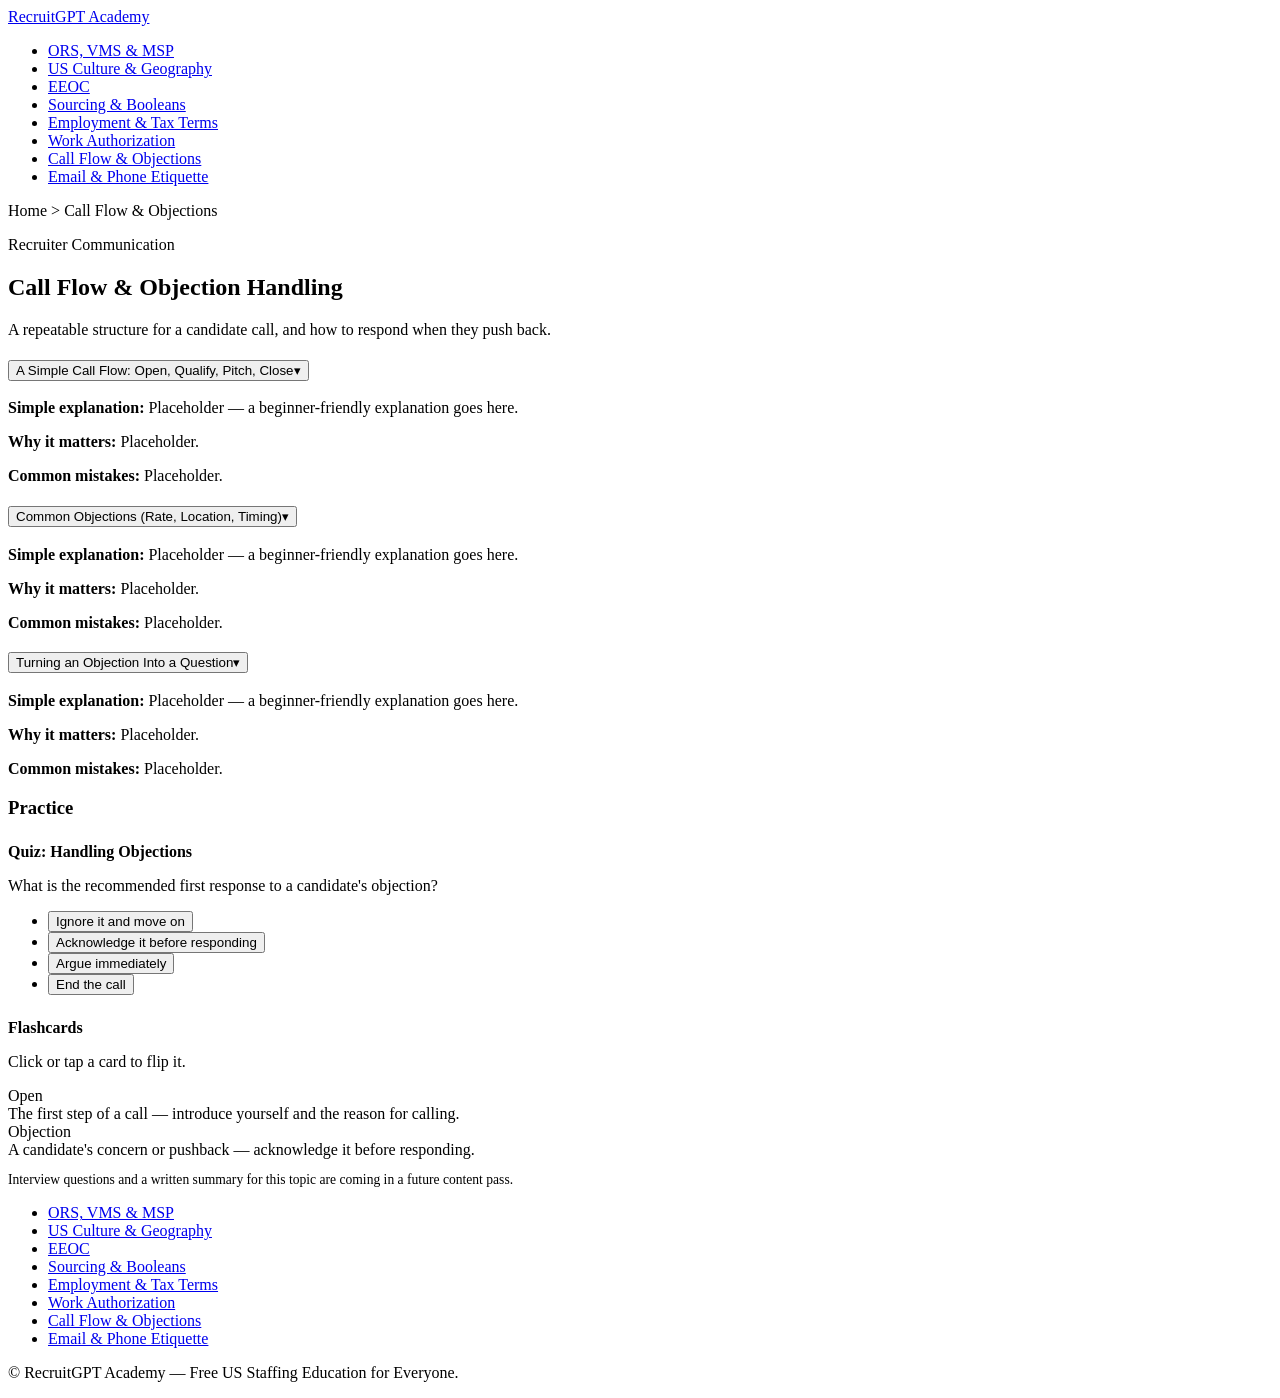
==== call-flow-objections.html @ a1349c6a "Add files via upload" ====
<!DOCTYPE html>
<html lang="en">
<head>
<meta charset="UTF-8">
<meta name="viewport" content="width=device-width, initial-scale=1.0">
<title>Call Flow &amp; Objections | RecruitGPT Academy</title>
<link rel="preconnect" href="https://fonts.googleapis.com">
<link rel="preconnect" href="https://fonts.gstatic.com" crossorigin>
<link href="https://fonts.googleapis.com/css2?family=Space+Grotesk:wght@500;600;700&family=Inter:wght@400;500;600&family=IBM+Plex+Mono:wght@400;500&display=swap" rel="stylesheet">
<link rel="stylesheet" href="css/style.css">
</head>
<body>
<header class="site-header">
  <div class="header-inner">
    <a class="brand-mark" href="index.html">RecruitGPT Academy</a>
    <nav class="site-nav" aria-label="Primary"><ul><li><a href="terminology.html">ORS, VMS &amp; MSP</a></li><li><a href="us-culture-geography.html">US Culture &amp; Geography</a></li><li><a href="eeoc.html">EEOC</a></li><li><a href="sourcing-booleans.html">Sourcing &amp; Booleans</a></li><li><a href="employment-tax.html">Employment &amp; Tax Terms</a></li><li><a href="work-authorization.html">Work Authorization</a></li><li><a href="call-flow-objections.html">Call Flow &amp; Objections</a></li><li><a href="email-phone-etiquette.html">Email &amp; Phone Etiquette</a></li></ul></nav>
  </div>
</header>
<p class="breadcrumb">Home &gt; Call Flow &amp; Objections</p>
<main class="wrap">
<div class="page-head">
<p class="eyebrow">Recruiter Communication</p>
<h2>Call Flow &amp; Objection Handling</h2>
<p class="hero-sub">A repeatable structure for a candidate call, and how to respond when
they push back.</p>
</div>
<div class="subtopic">
<h3><button class="accordion-toggle" aria-expanded="false" aria-controls="panel-21">A Simple Call Flow: Open, Qualify, Pitch, Close<span class="chevron" aria-hidden="true">&#9662;</span></button></h3>
<div class="accordion-panel" id="panel-21">
<div class="accordion-inner">
<p><strong>Simple explanation:</strong> Placeholder &mdash; a beginner-friendly explanation goes here.</p>
<p><strong>Why it matters:</strong> Placeholder.</p>
<p><strong>Common mistakes:</strong> Placeholder.</p>
</div>
</div>
</div>
<div class="subtopic">
<h3><button class="accordion-toggle" aria-expanded="false" aria-controls="panel-22">Common Objections (Rate, Location, Timing)<span class="chevron" aria-hidden="true">&#9662;</span></button></h3>
<div class="accordion-panel" id="panel-22">
<div class="accordion-inner">
<p><strong>Simple explanation:</strong> Placeholder &mdash; a beginner-friendly explanation goes here.</p>
<p><strong>Why it matters:</strong> Placeholder.</p>
<p><strong>Common mistakes:</strong> Placeholder.</p>
</div>
</div>
</div>
<div class="subtopic">
<h3><button class="accordion-toggle" aria-expanded="false" aria-controls="panel-23">Turning an Objection Into a Question<span class="chevron" aria-hidden="true">&#9662;</span></button></h3>
<div class="accordion-panel" id="panel-23">
<div class="accordion-inner">
<p><strong>Simple explanation:</strong> Placeholder &mdash; a beginner-friendly explanation goes here.</p>
<p><strong>Why it matters:</strong> Placeholder.</p>
<p><strong>Common mistakes:</strong> Placeholder.</p>
</div>
</div>
</div>
<h3>Practice</h3>
<h4 style="font-family:var(--font-display);font-size:1rem;margin:1.5rem 0 0.5rem;">Quiz: Handling Objections</h4>
<div class="quiz">
<p class="quiz-question">What is the recommended first response to a candidate's objection?</p>
<ul class="quiz-options"><li><button class="quiz-option" data-correct="false">Ignore it and move on</button></li><li><button class="quiz-option" data-correct="true">Acknowledge it before responding</button></li><li><button class="quiz-option" data-correct="false">Argue immediately</button></li><li><button class="quiz-option" data-correct="false">End the call</button></li></ul>
<p class="quiz-feedback" aria-live="polite"></p>
</div>
<h4 style="font-family:var(--font-display);font-size:1rem;margin:1.5rem 0 0.5rem;">Flashcards</h4>
<p class="flashcard-hint">Click or tap a card to flip it.</p><div class="flashcard-grid"><div class="flashcard"><div class="flashcard-inner"><div class="flashcard-face flashcard-front">Open</div><div class="flashcard-face flashcard-back">The first step of a call &mdash; introduce yourself and the reason for calling.</div></div></div><div class="flashcard"><div class="flashcard-inner"><div class="flashcard-face flashcard-front">Objection</div><div class="flashcard-face flashcard-back">A candidate's concern or pushback &mdash; acknowledge it before responding.</div></div></div></div>
<p class="muted" style="font-size:0.85rem;">Interview questions and a written summary for this
topic are coming in a future content pass.</p>
</main>
<footer class="site-footer">
  <div class="wrap">
    <nav class="site-nav" aria-label="Primary"><ul><li><a href="terminology.html">ORS, VMS &amp; MSP</a></li><li><a href="us-culture-geography.html">US Culture &amp; Geography</a></li><li><a href="eeoc.html">EEOC</a></li><li><a href="sourcing-booleans.html">Sourcing &amp; Booleans</a></li><li><a href="employment-tax.html">Employment &amp; Tax Terms</a></li><li><a href="work-authorization.html">Work Authorization</a></li><li><a href="call-flow-objections.html">Call Flow &amp; Objections</a></li><li><a href="email-phone-etiquette.html">Email &amp; Phone Etiquette</a></li></ul></nav>
    <p>&copy; RecruitGPT Academy &mdash; Free US Staffing Education for Everyone.</p>
  </div>
</footer>
<script src="js/interactive.js" defer></script>
</body>
</html>
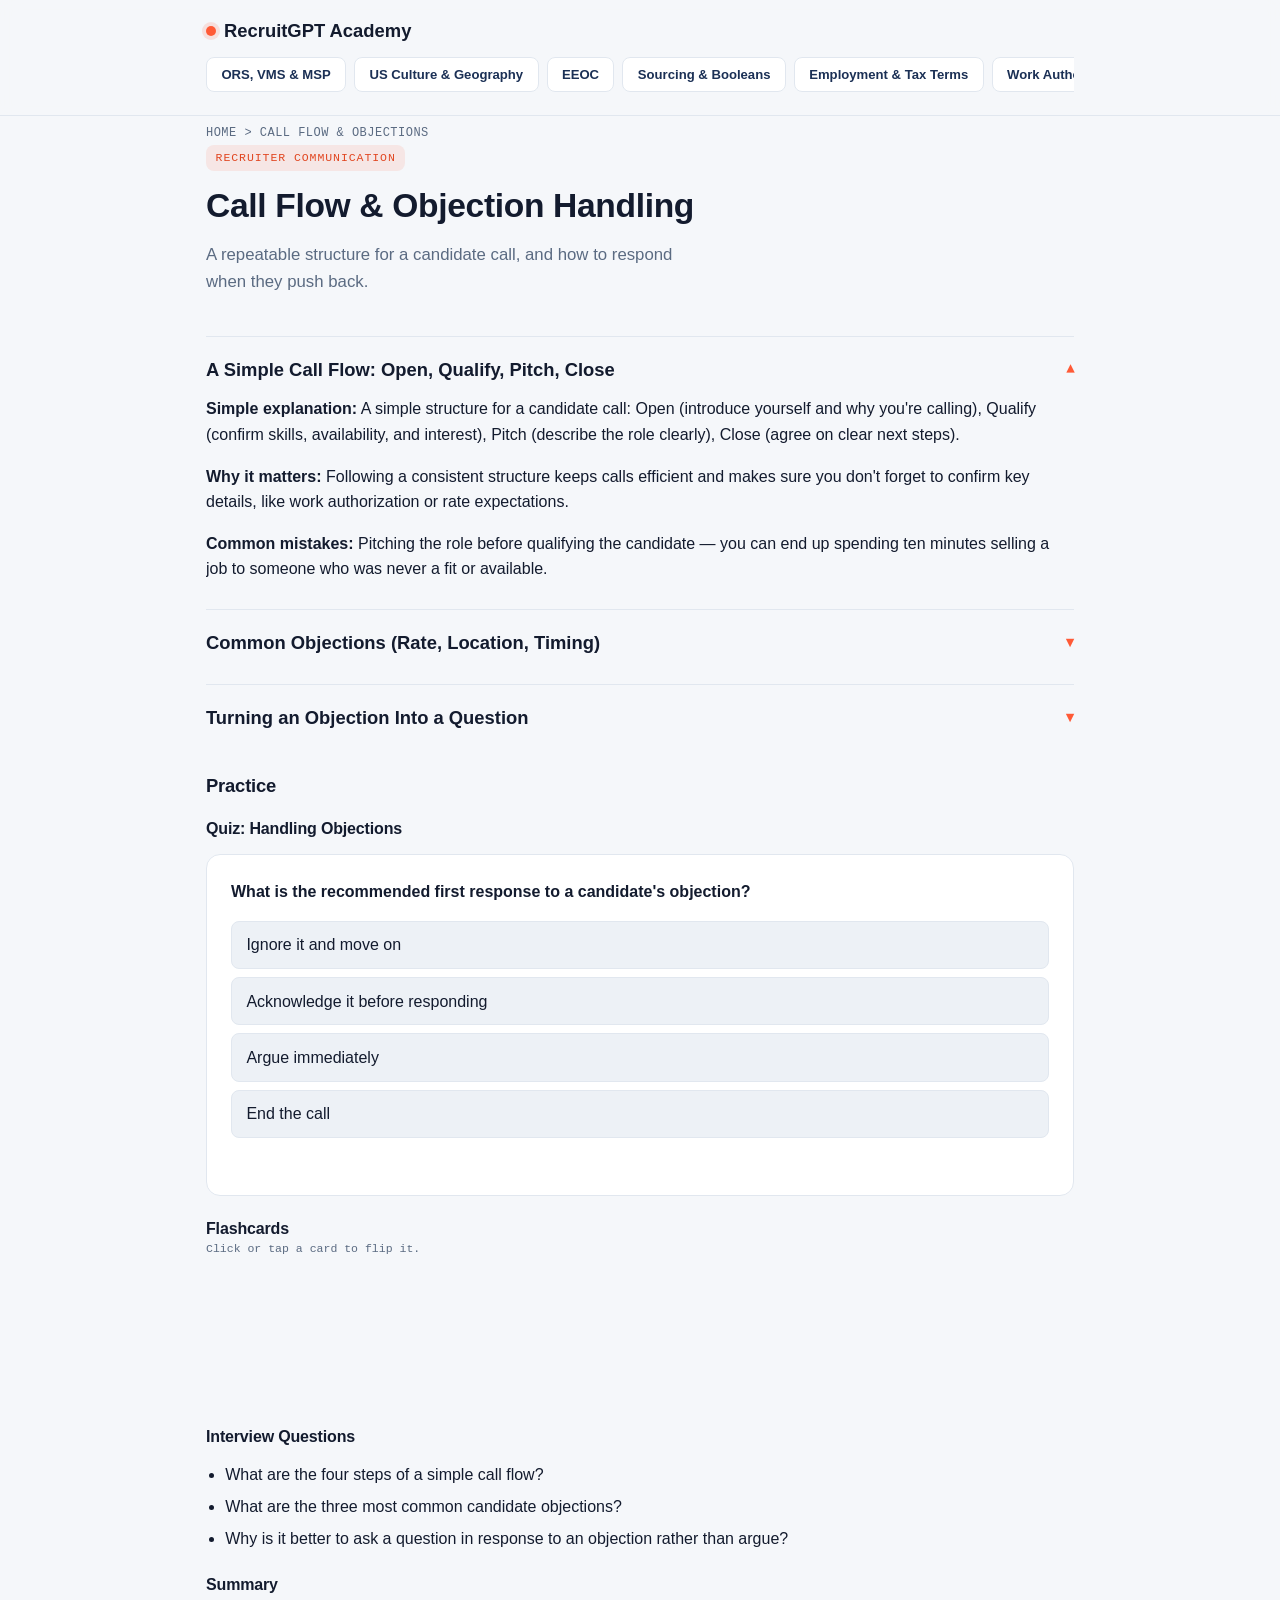
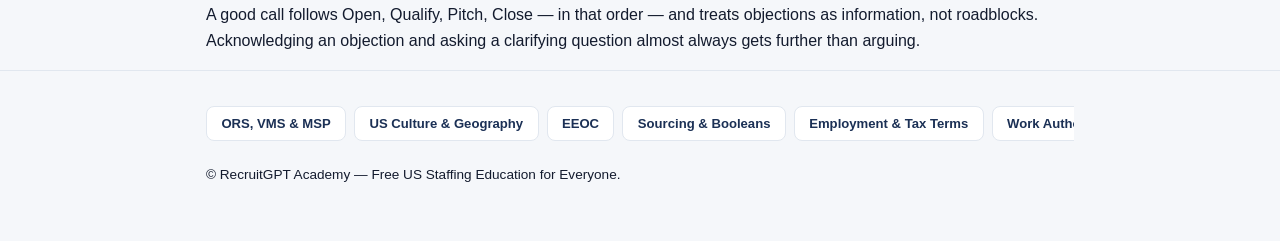
==== commit b65cd9c5: "Add files via upload" ====
--- a/call-flow-objections.html
+++ b/call-flow-objections.html
@@ -7,6 +7,7 @@
 <link rel="preconnect" href="https://fonts.googleapis.com">
 <link rel="preconnect" href="https://fonts.gstatic.com" crossorigin>
 <link href="https://fonts.googleapis.com/css2?family=Space+Grotesk:wght@500;600;700&family=Inter:wght@400;500;600&family=IBM+Plex+Mono:wght@400;500&display=swap" rel="stylesheet">
+<link rel="icon" type="image/svg+xml" href="favicon.svg">
 <link rel="stylesheet" href="css/style.css">
 </head>
 <body>
@@ -24,36 +25,40 @@
 <p class="hero-sub">A repeatable structure for a candidate call, and how to respond when
 they push back.</p>
 </div>
+
 <div class="subtopic">
 <h3><button class="accordion-toggle" aria-expanded="false" aria-controls="panel-21">A Simple Call Flow: Open, Qualify, Pitch, Close<span class="chevron" aria-hidden="true">&#9662;</span></button></h3>
 <div class="accordion-panel" id="panel-21">
 <div class="accordion-inner">
-<p><strong>Simple explanation:</strong> Placeholder &mdash; a beginner-friendly explanation goes here.</p>
-<p><strong>Why it matters:</strong> Placeholder.</p>
-<p><strong>Common mistakes:</strong> Placeholder.</p>
+<p><strong>Simple explanation:</strong> A simple structure for a candidate call: Open (introduce yourself and why you're calling), Qualify (confirm skills, availability, and interest), Pitch (describe the role clearly), Close (agree on clear next steps).</p>
+<p><strong>Why it matters:</strong> Following a consistent structure keeps calls efficient and makes sure you don't forget to confirm key details, like work authorization or rate expectations.</p>
+<p><strong>Common mistakes:</strong> Pitching the role before qualifying the candidate &mdash; you can end up spending ten minutes selling a job to someone who was never a fit or available.</p>
 </div>
 </div>
 </div>
+
 <div class="subtopic">
 <h3><button class="accordion-toggle" aria-expanded="false" aria-controls="panel-22">Common Objections (Rate, Location, Timing)<span class="chevron" aria-hidden="true">&#9662;</span></button></h3>
 <div class="accordion-panel" id="panel-22">
 <div class="accordion-inner">
-<p><strong>Simple explanation:</strong> Placeholder &mdash; a beginner-friendly explanation goes here.</p>
-<p><strong>Why it matters:</strong> Placeholder.</p>
-<p><strong>Common mistakes:</strong> Placeholder.</p>
+<p><strong>Simple explanation:</strong> The most common candidate objections are about rate ("It's below what I'm making now"), location ("I don't want to relocate or commute"), and timing ("I'm not looking to move right now").</p>
+<p><strong>Why it matters:</strong> These three objections cover the majority of "no" responses recruiters hear &mdash; having a prepared response for each makes calls far more effective.</p>
+<p><strong>Common mistakes:</strong> Treating every objection as a hard "no" instead of a starting point for a conversation.</p>
 </div>
 </div>
 </div>
+
 <div class="subtopic">
 <h3><button class="accordion-toggle" aria-expanded="false" aria-controls="panel-23">Turning an Objection Into a Question<span class="chevron" aria-hidden="true">&#9662;</span></button></h3>
 <div class="accordion-panel" id="panel-23">
 <div class="accordion-inner">
-<p><strong>Simple explanation:</strong> Placeholder &mdash; a beginner-friendly explanation goes here.</p>
-<p><strong>Why it matters:</strong> Placeholder.</p>
-<p><strong>Common mistakes:</strong> Placeholder.</p>
+<p><strong>Simple explanation:</strong> Instead of arguing with an objection, restate it as a question to understand what's really behind it &mdash; e.g., "It sounds like rate is the main concern &mdash; what would make this work for you?"</p>
+<p><strong>Why it matters:</strong> This uncovers the candidate's real priority (sometimes it isn't the stated objection) and keeps the conversation collaborative instead of adversarial.</p>
+<p><strong>Common mistakes:</strong> Immediately countering with a rebuttal ("Well actually, the market rate is...") instead of asking a clarifying question first.</p>
 </div>
 </div>
 </div>
+
 <h3>Practice</h3>
 <h4 style="font-family:var(--font-display);font-size:1rem;margin:1.5rem 0 0.5rem;">Quiz: Handling Objections</h4>
 <div class="quiz">
@@ -63,8 +68,16 @@
 </div>
 <h4 style="font-family:var(--font-display);font-size:1rem;margin:1.5rem 0 0.5rem;">Flashcards</h4>
 <p class="flashcard-hint">Click or tap a card to flip it.</p><div class="flashcard-grid"><div class="flashcard"><div class="flashcard-inner"><div class="flashcard-face flashcard-front">Open</div><div class="flashcard-face flashcard-back">The first step of a call &mdash; introduce yourself and the reason for calling.</div></div></div><div class="flashcard"><div class="flashcard-inner"><div class="flashcard-face flashcard-front">Objection</div><div class="flashcard-face flashcard-back">A candidate's concern or pushback &mdash; acknowledge it before responding.</div></div></div></div>
-<p class="muted" style="font-size:0.85rem;">Interview questions and a written summary for this
-topic are coming in a future content pass.</p>
+<h4 style="font-family:var(--font-display);font-size:1rem;margin:1.5rem 0 0.5rem;">Interview Questions</h4>
+<ul>
+<li>What are the four steps of a simple call flow?</li>
+<li>What are the three most common candidate objections?</li>
+<li>Why is it better to ask a question in response to an objection rather than argue?</li>
+</ul>
+<h4 style="font-family:var(--font-display);font-size:1rem;margin:1.5rem 0 0.5rem;">Summary</h4>
+<p>A good call follows Open, Qualify, Pitch, Close &mdash; in that order &mdash; and treats
+objections as information, not roadblocks. Acknowledging an objection and asking a clarifying
+question almost always gets further than arguing.</p>
 </main>
 <footer class="site-footer">
   <div class="wrap">
--- a/css/style.css
+++ b/css/style.css
@@ -0,0 +1,483 @@
+/* ==========================================================================
+   RecruitGPT Academy — Design System (mini, 8-page edition)
+   Signature: the Pipeline Bar (Sourced -> Screened -> Submitted ->
+   Interview -> Offer -> Placed) on the homepage hero.
+   ========================================================================== */
+
+:root {
+  --bg: #F5F7FA;
+  --surface: #FFFFFF;
+  --surface-2: #EDF1F6;
+  --ink: #131B2E;
+  --ink-muted: #5B6B82;
+  --brand: #2B4C7E;
+  --brand-dark: #1B3055;
+  --accent: #FF5A36;
+  --accent-dark: #E14722;
+  --success: #1F9D55;
+  --border: #E1E7EF;
+
+  --font-display: "Space Grotesk", "Segoe UI", sans-serif;
+  --font-body: "Inter", "Segoe UI", sans-serif;
+  --font-mono: "IBM Plex Mono", ui-monospace, monospace;
+
+  --radius-sm: 8px;
+  --radius-md: 14px;
+  --radius-lg: 22px;
+  --space-1: 0.5rem;
+  --space-2: 1rem;
+  --space-3: 1.5rem;
+  --space-4: 2.5rem;
+  --space-5: 4rem;
+  --shadow-sm: 0 1px 2px rgba(19, 27, 46, 0.06), 0 1px 1px rgba(19, 27, 46, 0.04);
+  --shadow-md: 0 8px 24px rgba(19, 27, 46, 0.10);
+  --ease: cubic-bezier(0.22, 1, 0.36, 1);
+}
+
+* { box-sizing: border-box; }
+html { scroll-behavior: smooth; }
+
+body {
+  margin: 0;
+  background: var(--bg);
+  color: var(--ink);
+  font-family: var(--font-body);
+  font-size: 16px;
+  line-height: 1.6;
+  -webkit-font-smoothing: antialiased;
+}
+
+img { max-width: 100%; display: block; }
+a { color: var(--brand); text-decoration: none; }
+
+h1, h2, h3, h4 {
+  font-family: var(--font-display);
+  color: var(--ink);
+  line-height: 1.15;
+  letter-spacing: -0.01em;
+  margin: 0 0 var(--space-2);
+}
+
+h2 { font-size: clamp(1.5rem, 1.2rem + 1.2vw, 2.1rem); }
+h3 { font-size: 1.15rem; margin-top: var(--space-4); }
+p  { margin: 0 0 var(--space-2); color: var(--ink); }
+
+code, .mono { font-family: var(--font-mono); }
+
+:focus-visible {
+  outline: 3px solid var(--accent);
+  outline-offset: 3px;
+  border-radius: 4px;
+}
+
+@keyframes fade-up {
+  from { opacity: 0; transform: translateY(10px); }
+  to   { opacity: 1; transform: translateY(0); }
+}
+main { animation: fade-up 0.5s var(--ease) both; }
+
+@media (prefers-reduced-motion: reduce) {
+  html { scroll-behavior: auto; }
+  *, *::before, *::after {
+    animation-duration: 0.001ms !important;
+    animation-iteration-count: 1 !important;
+    transition-duration: 0.001ms !important;
+    scroll-behavior: auto !important;
+  }
+}
+
+.wrap { max-width: 900px; margin: 0 auto; padding: 0 var(--space-2); }
+
+/* Header ------------------------------------------------------------- */
+.site-header {
+  position: sticky;
+  top: 0;
+  z-index: 20;
+  background: rgba(245, 247, 250, 0.85);
+  backdrop-filter: blur(10px);
+  -webkit-backdrop-filter: blur(10px);
+  border-bottom: 1px solid var(--border);
+}
+
+.header-inner { max-width: 900px; margin: 0 auto; padding: var(--space-2); }
+
+.brand-mark {
+  display: inline-flex;
+  align-items: center;
+  gap: 0.5rem;
+  font-family: var(--font-display);
+  font-weight: 700;
+  font-size: 1.15rem;
+  color: var(--ink);
+}
+
+.brand-mark::before {
+  content: "";
+  width: 10px;
+  height: 10px;
+  border-radius: 50%;
+  background: var(--accent);
+  box-shadow: 0 0 0 4px rgba(255, 90, 54, 0.15);
+}
+
+.brand-mark:hover { color: var(--brand); }
+
+.site-nav { margin-top: var(--space-1); }
+
+.site-nav ul {
+  list-style: none;
+  margin: 0;
+  padding: 0.2rem 0 0.4rem;
+  display: flex;
+  gap: 0.5rem;
+  overflow-x: auto;
+  scroll-snap-type: x proximity;
+  scrollbar-width: thin;
+}
+
+.site-nav li { scroll-snap-align: start; flex: 0 0 auto; }
+
+.site-nav a {
+  display: inline-block;
+  white-space: nowrap;
+  padding: 0.4rem 0.9rem;
+  border-radius: var(--radius-sm);
+  background: var(--surface);
+  border: 1px solid var(--border);
+  font-size: 0.82rem;
+  font-weight: 600;
+  color: var(--brand-dark);
+  transition: transform 0.2s var(--ease), box-shadow 0.2s var(--ease), border-color 0.2s var(--ease);
+}
+
+.site-nav a:hover, .site-nav a:focus-visible {
+  border-color: var(--accent);
+  box-shadow: var(--shadow-sm);
+  transform: translateY(-2px);
+}
+
+.breadcrumb {
+  max-width: 900px;
+  margin: 0 auto;
+  padding: var(--space-1) var(--space-2) 0;
+  font-family: var(--font-mono);
+  font-size: 0.75rem;
+  color: var(--ink-muted);
+  text-transform: uppercase;
+  letter-spacing: 0.04em;
+}
+
+/* Main ----------------------------------------------------------------- */
+main { padding: var(--space-4) 0 var(--space-5); }
+.page-head { margin-bottom: var(--space-4); }
+
+.eyebrow {
+  display: inline-block;
+  font-family: var(--font-mono);
+  font-size: 0.72rem;
+  letter-spacing: 0.08em;
+  text-transform: uppercase;
+  color: var(--accent-dark);
+  background: rgba(255, 90, 54, 0.1);
+  padding: 0.25rem 0.6rem;
+  border-radius: var(--radius-sm);
+  margin-bottom: var(--space-2);
+}
+
+/* Hero ------------------------------------------------------------------ */
+.hero { padding: var(--space-4) 0 var(--space-3); }
+.hero h2 { font-size: clamp(2rem, 1.5rem + 2.2vw, 3.2rem); max-width: 18ch; }
+.hero-sub { max-width: 52ch; font-size: 1.05rem; color: var(--ink-muted); }
+
+.hero-actions {
+  display: flex;
+  flex-wrap: wrap;
+  gap: 0.75rem;
+  margin: var(--space-3) 0 var(--space-4);
+}
+
+.btn {
+  display: inline-flex;
+  align-items: center;
+  gap: 0.4rem;
+  padding: 0.75rem 1.3rem;
+  border-radius: var(--radius-sm);
+  font-weight: 600;
+  font-size: 0.95rem;
+  transition: transform 0.2s var(--ease), box-shadow 0.2s var(--ease), background 0.2s var(--ease);
+}
+
+.btn-primary { background: var(--accent); color: #fff; box-shadow: 0 6px 16px rgba(255, 90, 54, 0.28); }
+.btn-primary:hover, .btn-primary:focus-visible {
+  background: var(--accent-dark);
+  transform: translateY(-2px);
+  box-shadow: 0 10px 22px rgba(255, 90, 54, 0.34);
+}
+
+.btn-ghost { background: var(--surface); color: var(--brand-dark); border: 1px solid var(--border); }
+.btn-ghost:hover, .btn-ghost:focus-visible { border-color: var(--brand); transform: translateY(-2px); }
+
+/* Pipeline — signature element ------------------------------------------ */
+.pipeline {
+  list-style: none;
+  display: grid;
+  grid-template-columns: repeat(6, 1fr);
+  gap: 0.4rem;
+  margin: 0;
+  padding: 0;
+}
+
+.pipeline li {
+  position: relative;
+  background: var(--surface);
+  border: 1px solid var(--border);
+  border-top: 3px solid var(--brand);
+  border-radius: var(--radius-sm);
+  padding: 0.6rem 0.5rem;
+  font-family: var(--font-mono);
+  font-size: 0.68rem;
+  text-align: center;
+  color: var(--ink-muted);
+  overflow: hidden;
+}
+
+.pipeline li:last-child { border-top-color: var(--success); color: var(--success); font-weight: 600; }
+
+.pipeline li::before {
+  content: "";
+  position: absolute;
+  top: 0; left: -60%;
+  width: 40%; height: 100%;
+  background: linear-gradient(90deg, transparent, rgba(255, 90, 54, 0.18), transparent);
+  animation: sweep 4.5s ease-in-out infinite;
+}
+
+.pipeline li:nth-child(2)::before { animation-delay: 0.3s; }
+.pipeline li:nth-child(3)::before { animation-delay: 0.6s; }
+.pipeline li:nth-child(4)::before { animation-delay: 0.9s; }
+.pipeline li:nth-child(5)::before { animation-delay: 1.2s; }
+.pipeline li:nth-child(6)::before { animation-delay: 1.5s; }
+
+@keyframes sweep {
+  0%   { left: -60%; }
+  60%  { left: 120%; }
+  100% { left: 120%; }
+}
+
+@media (max-width: 640px) {
+  .pipeline { grid-template-columns: repeat(3, 1fr); }
+}
+
+/* Card grid --------------------------------------------------------------- */
+.card-grid {
+  list-style: none;
+  margin: 0;
+  padding: 0;
+  display: grid;
+  grid-template-columns: repeat(auto-fill, minmax(230px, 1fr));
+  gap: var(--space-2);
+}
+
+.card-grid a {
+  display: block;
+  height: 100%;
+  background: var(--surface);
+  border: 1px solid var(--border);
+  border-radius: var(--radius-md);
+  padding: var(--space-2) var(--space-2) 1.4rem;
+  color: var(--ink);
+  transition: transform 0.25s var(--ease), box-shadow 0.25s var(--ease), border-color 0.25s var(--ease);
+}
+
+.card-grid a:hover, .card-grid a:focus-visible {
+  transform: translateY(-4px);
+  box-shadow: var(--shadow-md);
+  border-color: var(--accent);
+}
+
+.card-grid .card-title { font-family: var(--font-display); font-weight: 600; font-size: 1.02rem; display: block; margin-bottom: 0.3rem; }
+.card-grid .card-go { font-family: var(--font-mono); font-size: 0.72rem; color: var(--accent-dark); display: inline-flex; align-items: center; gap: 0.25rem; }
+.card-grid a:hover .card-go { text-decoration: underline; }
+
+/* Content lists ----------------------------------------------------------- */
+main > ul:not(.card-grid):not(.pipeline) { padding-left: 1.2rem; }
+main > ul:not(.card-grid):not(.pipeline) li { margin-bottom: 0.4rem; }
+
+.section-label {
+  font-family: var(--font-mono);
+  font-size: 0.78rem;
+  text-transform: uppercase;
+  letter-spacing: 0.06em;
+  color: var(--ink-muted);
+  margin: var(--space-5) 0 var(--space-2);
+}
+
+/* Subtopic blocks (combined pages) ---------------------------------------- */
+.subtopic {
+  border-top: 1px solid var(--border);
+  padding-top: var(--space-2);
+  margin-top: var(--space-3);
+}
+
+.subtopic h3 { margin: 0; }
+
+/* Accordion ----------------------------------------------------------- */
+.accordion-toggle {
+  display: flex;
+  align-items: center;
+  justify-content: space-between;
+  gap: var(--space-2);
+  width: 100%;
+  background: none;
+  border: none;
+  padding: 0.4rem 0;
+  font: inherit;
+  font-family: var(--font-display);
+  font-size: 1.15rem;
+  color: var(--ink);
+  cursor: pointer;
+  text-align: left;
+}
+
+.accordion-toggle:hover { color: var(--brand); }
+
+.chevron {
+  flex: 0 0 auto;
+  transition: transform 0.3s var(--ease);
+  color: var(--accent);
+  font-size: 0.8em;
+}
+
+.accordion-toggle[aria-expanded="true"] .chevron { transform: rotate(180deg); }
+
+.accordion-panel {
+  max-height: 0;
+  overflow: hidden;
+  transition: max-height 0.4s var(--ease);
+}
+
+.accordion-inner { padding: 0.6rem 0 0.2rem; }
+.accordion-inner p:last-child { margin-bottom: 0; }
+
+/* Flashcards ------------------------------------------------------------- */
+.flashcard-grid {
+  display: grid;
+  grid-template-columns: repeat(auto-fit, minmax(220px, 1fr));
+  gap: var(--space-2);
+  margin: var(--space-2) 0 var(--space-3);
+}
+
+.flashcard {
+  perspective: 1000px;
+  height: 130px;
+  cursor: pointer;
+}
+
+.flashcard-inner {
+  position: relative;
+  width: 100%;
+  height: 100%;
+  text-align: center;
+  transition: transform 0.6s var(--ease);
+  transform-style: preserve-3d;
+}
+
+.flashcard.flipped .flashcard-inner { transform: rotateY(180deg); }
+
+.flashcard-face {
+  position: absolute;
+  inset: 0;
+  display: flex;
+  align-items: center;
+  justify-content: center;
+  padding: var(--space-2);
+  border-radius: var(--radius-md);
+  backface-visibility: hidden;
+  -webkit-backface-visibility: hidden;
+  font-size: 0.92rem;
+  line-height: 1.4;
+}
+
+.flashcard-front {
+  background: var(--surface);
+  border: 1px solid var(--border);
+  font-family: var(--font-display);
+  font-weight: 600;
+  font-size: 1.1rem;
+  color: var(--ink);
+}
+
+.flashcard-back {
+  background: var(--brand-dark);
+  color: #fff;
+  transform: rotateY(180deg);
+}
+
+.flashcard-hint {
+  font-family: var(--font-mono);
+  font-size: 0.72rem;
+  color: var(--ink-muted);
+  margin: -0.4rem 0 var(--space-2);
+}
+
+/* Quiz -------------------------------------------------------------------- */
+.quiz {
+  background: var(--surface);
+  border: 1px solid var(--border);
+  border-radius: var(--radius-md);
+  padding: var(--space-3);
+  margin: var(--space-2) 0 var(--space-3);
+}
+
+.quiz-question { font-weight: 600; margin-bottom: var(--space-2); }
+
+.quiz-options {
+  list-style: none;
+  margin: 0 0 var(--space-2);
+  padding: 0;
+  display: grid;
+  gap: 0.5rem;
+}
+
+.quiz-option {
+  display: block;
+  width: 100%;
+  text-align: left;
+  padding: 0.65rem 0.9rem;
+  border-radius: var(--radius-sm);
+  border: 1px solid var(--border);
+  background: var(--surface-2);
+  font: inherit;
+  color: var(--ink);
+  cursor: pointer;
+  transition: background 0.2s var(--ease), border-color 0.2s var(--ease), transform 0.15s var(--ease);
+}
+
+.quiz-option:hover { transform: translateY(-1px); border-color: var(--brand); }
+
+.quiz-option.is-correct { background: rgba(31, 157, 85, 0.15); border-color: var(--success); }
+.quiz-option.is-incorrect { background: rgba(255, 90, 54, 0.12); border-color: var(--accent); }
+.quiz-option[disabled] { cursor: default; transform: none; }
+
+.quiz-feedback {
+  font-family: var(--font-mono);
+  font-size: 0.85rem;
+  min-height: 1.2em;
+  margin: 0;
+}
+
+.quiz-feedback.is-correct { color: var(--success); }
+.quiz-feedback.is-incorrect { color: var(--accent-dark); }
+
+/* Footer -------------------------------------------------------------- */
+.site-footer {
+  border-top: 1px solid var(--border);
+  padding: var(--space-3) 0 var(--space-4);
+  color: var(--ink-muted);
+  font-size: 0.85rem;
+}
+
+.site-footer .site-nav ul { margin-bottom: var(--space-2); }
+
+/* Utility -------------------------------------------------------------- */
+.muted { color: var(--ink-muted); }
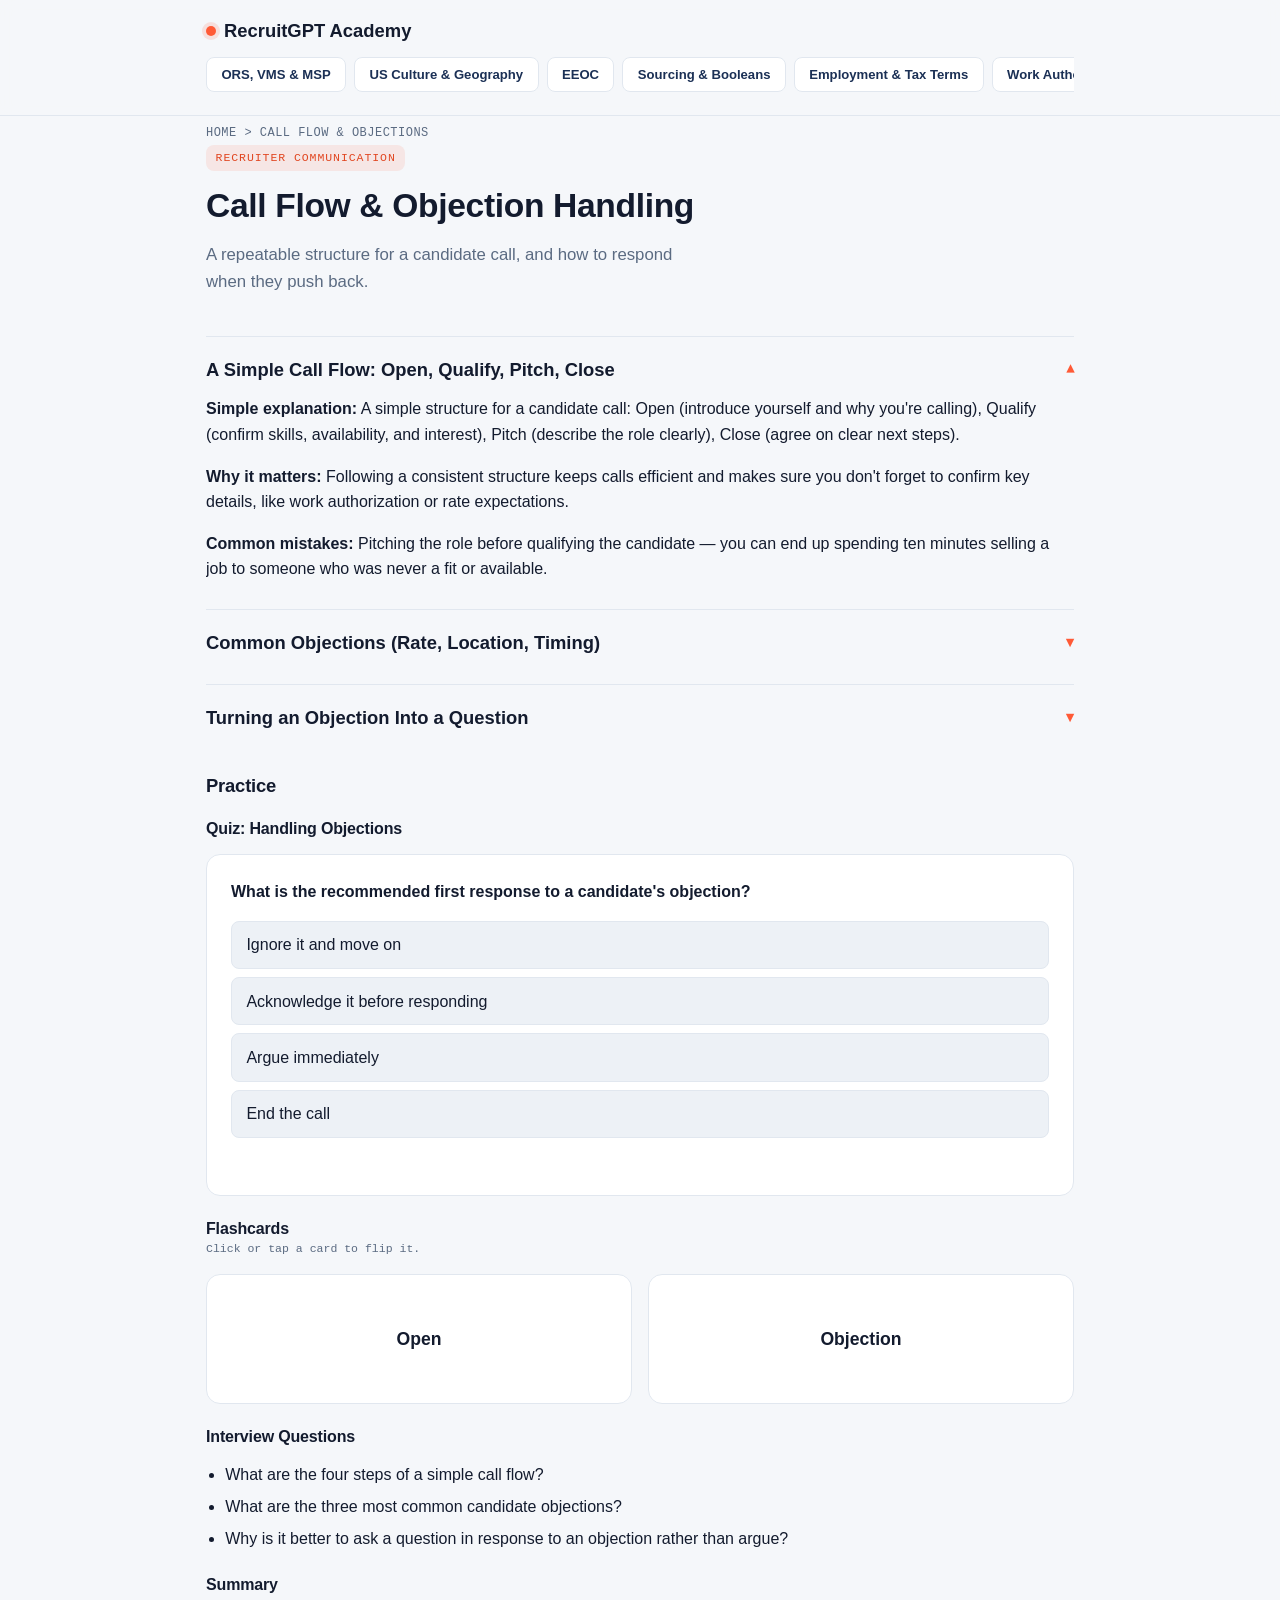
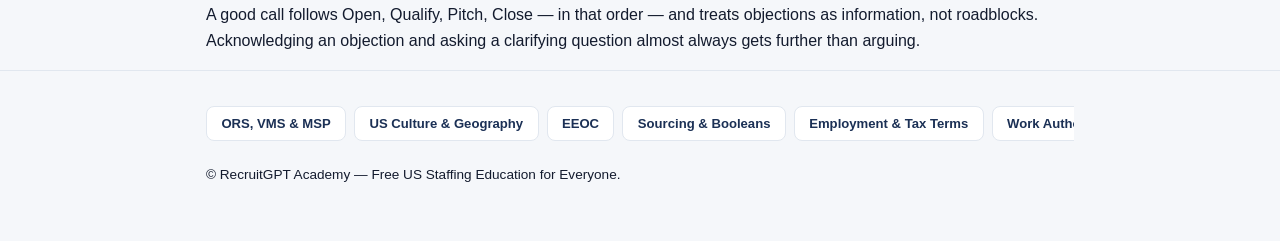
==== commit 533c78ca: "Add files via upload" ====
--- a/call-flow-objections.html
+++ b/call-flow-objections.html
@@ -6,7 +6,7 @@
 <title>Call Flow &amp; Objections | RecruitGPT Academy</title>
 <link rel="preconnect" href="https://fonts.googleapis.com">
 <link rel="preconnect" href="https://fonts.gstatic.com" crossorigin>
-<link href="https://fonts.googleapis.com/css2?family=Space+Grotesk:wght@500;600;700&family=Inter:wght@400;500;600&family=IBM+Plex+Mono:wght@400;500&display=swap" rel="stylesheet">
+<link href="https://fonts.googleapis.com/css2?family=Roboto+Slab:wght@500;600;700&family=Work+Sans:wght@400;500;600&family=JetBrains+Mono:wght@400;500&display=swap" rel="stylesheet">
 <link rel="icon" type="image/svg+xml" href="favicon.svg">
 <link rel="stylesheet" href="css/style.css">
 </head>
--- a/css/style.css
+++ b/css/style.css
@@ -293,6 +293,16 @@
   transform: translateY(-4px);
   box-shadow: var(--shadow-md);
   border-color: var(--accent);
+}
+
+.card-grid .card-num {
+  display: block;
+  font-family: var(--font-mono);
+  font-size: 0.7rem;
+  font-weight: 600;
+  color: var(--accent-dark);
+  margin-bottom: 0.4rem;
+  letter-spacing: 0.03em;
 }
 
 .card-grid .card-title { font-family: var(--font-display); font-weight: 600; font-size: 1.02rem; display: block; margin-bottom: 0.3rem; }
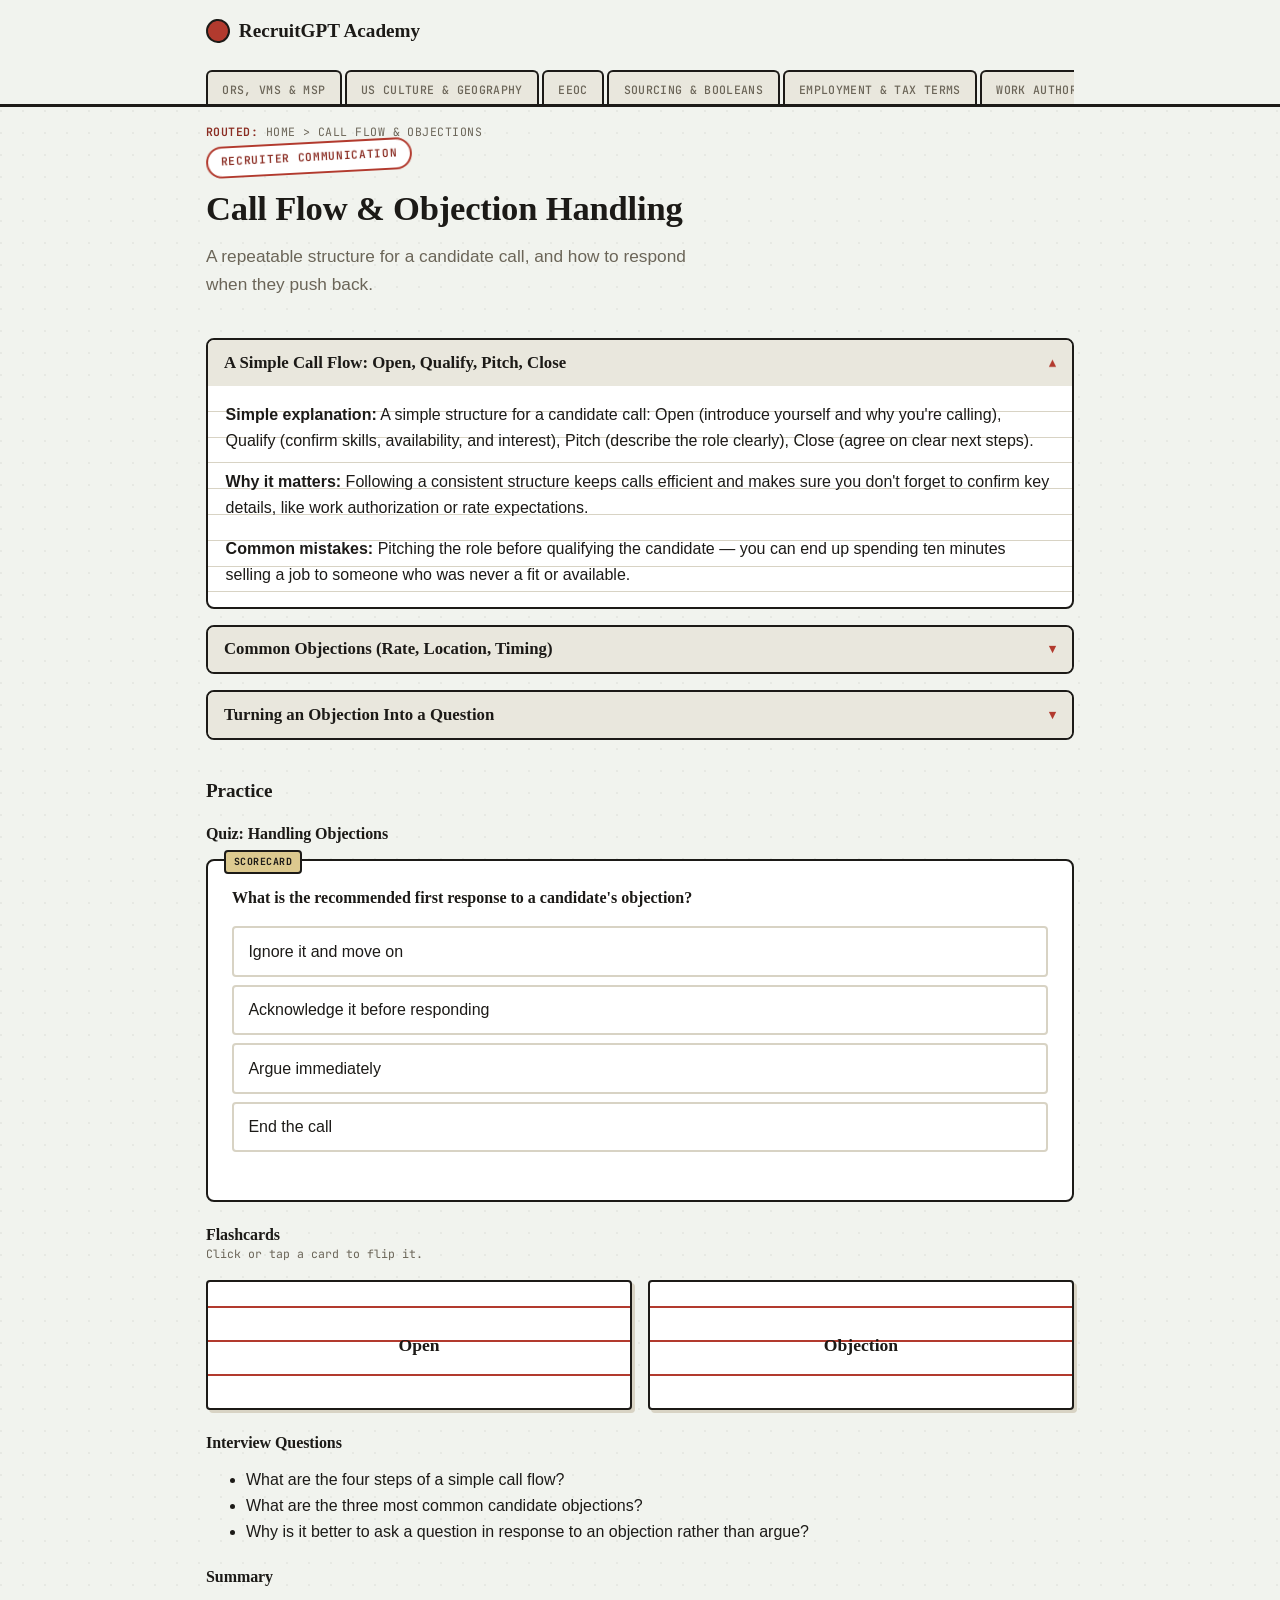
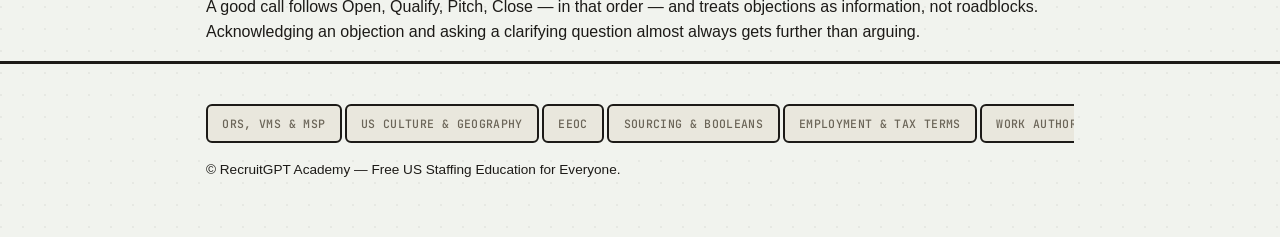
==== commit adbc641e: "Add files via upload" ====
--- a/call-flow-objections.html
+++ b/call-flow-objections.html
@@ -6,7 +6,7 @@
 <title>Call Flow &amp; Objections | RecruitGPT Academy</title>
 <link rel="preconnect" href="https://fonts.googleapis.com">
 <link rel="preconnect" href="https://fonts.gstatic.com" crossorigin>
-<link href="https://fonts.googleapis.com/css2?family=Roboto+Slab:wght@500;600;700&family=Work+Sans:wght@400;500;600&family=JetBrains+Mono:wght@400;500&display=swap" rel="stylesheet">
+<link href="https://fonts.googleapis.com/css2?family=Plus+Jakarta+Sans:wght@400;500;600;700;800&family=JetBrains+Mono:wght@400;500&display=swap" rel="stylesheet">
 <link rel="icon" type="image/svg+xml" href="favicon.svg">
 <link rel="stylesheet" href="css/style.css">
 </head>
--- a/css/style.css
+++ b/css/style.css
@@ -1,36 +1,39 @@
 /* ==========================================================================
-   RecruitGPT Academy — Design System (mini, 8-page edition)
-   Signature: the Pipeline Bar (Sourced -> Screened -> Submitted ->
-   Interview -> Offer -> Placed) on the homepage hero.
+   RecruitGPT Academy — Design System v2: "The Requisition Board"
+   Signature: every topic is a job requisition ticket (a real staffing-world
+   artifact) — punch-notched, numbered, stamped OPEN. Section headers are
+   manila folder tabs. Quizzes are scorecards. Flashcards are ruled index
+   cards. Nothing here is the cream/serif/terracotta or navy/pill-nav look.
    ========================================================================== */
 
 :root {
-  --bg: #F5F7FA;
+  /* Color — ink, paper, stamp-red, manila. Deliberately not navy/orange. */
+  --bg: #F1F3EE;
   --surface: #FFFFFF;
-  --surface-2: #EDF1F6;
-  --ink: #131B2E;
-  --ink-muted: #5B6B82;
-  --brand: #2B4C7E;
-  --brand-dark: #1B3055;
-  --accent: #FF5A36;
-  --accent-dark: #E14722;
-  --success: #1F9D55;
-  --border: #E1E7EF;
-
-  --font-display: "Space Grotesk", "Segoe UI", sans-serif;
-  --font-body: "Inter", "Segoe UI", sans-serif;
-  --font-mono: "IBM Plex Mono", ui-monospace, monospace;
-
-  --radius-sm: 8px;
-  --radius-md: 14px;
-  --radius-lg: 22px;
+  --surface-2: #E9E7DD;
+  --ink: #1C1A17;
+  --ink-muted: #6B6558;
+  --manila: #DCC98F;
+  --manila-dark: #B9862E;
+  --stamp: #B23A2E;
+  --stamp-dark: #8A2C22;
+  --navy: #223142;
+  --ok: #3F7D53;
+  --border: #D8D3C4;
+
+  --font-display: "Roboto Slab", "Georgia", serif;
+  --font-body: "Work Sans", "Segoe UI", sans-serif;
+  --font-mono: "JetBrains Mono", ui-monospace, monospace;
+
+  --radius-sm: 4px;
+  --radius-md: 8px;
   --space-1: 0.5rem;
   --space-2: 1rem;
   --space-3: 1.5rem;
   --space-4: 2.5rem;
   --space-5: 4rem;
-  --shadow-sm: 0 1px 2px rgba(19, 27, 46, 0.06), 0 1px 1px rgba(19, 27, 46, 0.04);
-  --shadow-md: 0 8px 24px rgba(19, 27, 46, 0.10);
+  --shadow-sm: 0 1px 2px rgba(28, 26, 23, 0.08);
+  --shadow-md: 0 14px 28px -8px rgba(28, 26, 23, 0.22);
   --ease: cubic-bezier(0.22, 1, 0.36, 1);
 }
 
@@ -40,6 +43,9 @@
 body {
   margin: 0;
   background: var(--bg);
+  background-image:
+    radial-gradient(circle at 1px 1px, rgba(28,26,23,0.05) 1px, transparent 0);
+  background-size: 22px 22px;
   color: var(--ink);
   font-family: var(--font-body);
   font-size: 16px;
@@ -48,26 +54,27 @@
 }
 
 img { max-width: 100%; display: block; }
-a { color: var(--brand); text-decoration: none; }
+a { color: var(--navy); text-decoration: none; }
 
 h1, h2, h3, h4 {
   font-family: var(--font-display);
-  color: var(--ink);
-  line-height: 1.15;
-  letter-spacing: -0.01em;
+  font-weight: 700;
+  color: var(--ink);
+  line-height: 1.1;
+  letter-spacing: -0.005em;
   margin: 0 0 var(--space-2);
 }
 
-h2 { font-size: clamp(1.5rem, 1.2rem + 1.2vw, 2.1rem); }
-h3 { font-size: 1.15rem; margin-top: var(--space-4); }
+h2 { font-size: clamp(1.5rem, 1.2rem + 1.2vw, 2.3rem); }
+h3 { font-size: 1.2rem; margin-top: var(--space-4); }
 p  { margin: 0 0 var(--space-2); color: var(--ink); }
 
 code, .mono { font-family: var(--font-mono); }
 
 :focus-visible {
-  outline: 3px solid var(--accent);
+  outline: 3px solid var(--stamp);
   outline-offset: 3px;
-  border-radius: 4px;
+  border-radius: 2px;
 }
 
 @keyframes fade-up {
@@ -75,6 +82,17 @@
   to   { opacity: 1; transform: translateY(0); }
 }
 main { animation: fade-up 0.5s var(--ease) both; }
+
+@keyframes stamp-in {
+  0%   { opacity: 0; transform: scale(1.4) rotate(-14deg); }
+  60%  { opacity: 1; transform: scale(0.95) rotate(-4deg); }
+  100% { opacity: 1; transform: scale(1) rotate(-3deg); }
+}
+
+@keyframes rise-in {
+  from { opacity: 0; transform: translateY(14px); }
+  to   { opacity: 1; transform: translateY(0); }
+}
 
 @media (prefers-reduced-motion: reduce) {
   html { scroll-behavior: auto; }
@@ -88,106 +106,115 @@
 
 .wrap { max-width: 900px; margin: 0 auto; padding: 0 var(--space-2); }
 
-/* Header ------------------------------------------------------------- */
+/* Header — folder-tab nav, not a pill row -------------------------------- */
 .site-header {
   position: sticky;
   top: 0;
   z-index: 20;
-  background: rgba(245, 247, 250, 0.85);
-  backdrop-filter: blur(10px);
-  -webkit-backdrop-filter: blur(10px);
-  border-bottom: 1px solid var(--border);
-}
-
-.header-inner { max-width: 900px; margin: 0 auto; padding: var(--space-2); }
+  background: var(--bg);
+  border-bottom: 3px solid var(--ink);
+}
+
+.header-inner { max-width: 900px; margin: 0 auto; padding: var(--space-2) var(--space-2) 0; }
 
 .brand-mark {
   display: inline-flex;
   align-items: center;
-  gap: 0.5rem;
+  gap: 0.55rem;
   font-family: var(--font-display);
   font-weight: 700;
-  font-size: 1.15rem;
+  font-size: 1.2rem;
   color: var(--ink);
 }
 
 .brand-mark::before {
   content: "";
-  width: 10px;
-  height: 10px;
+  width: 20px;
+  height: 20px;
   border-radius: 50%;
-  background: var(--accent);
-  box-shadow: 0 0 0 4px rgba(255, 90, 54, 0.15);
-}
-
-.brand-mark:hover { color: var(--brand); }
-
-.site-nav { margin-top: var(--space-1); }
+  background: var(--stamp);
+  border: 2px solid var(--ink);
+  transform: rotate(-8deg);
+}
+
+.brand-mark:hover { color: var(--stamp-dark); }
+
+.site-nav { margin-top: var(--space-2); }
 
 .site-nav ul {
   list-style: none;
   margin: 0;
-  padding: 0.2rem 0 0.4rem;
+  padding: 0;
   display: flex;
-  gap: 0.5rem;
+  gap: 3px;
   overflow-x: auto;
-  scroll-snap-type: x proximity;
   scrollbar-width: thin;
 }
 
-.site-nav li { scroll-snap-align: start; flex: 0 0 auto; }
+.site-nav li { flex: 0 0 auto; }
 
 .site-nav a {
   display: inline-block;
   white-space: nowrap;
-  padding: 0.4rem 0.9rem;
-  border-radius: var(--radius-sm);
-  background: var(--surface);
-  border: 1px solid var(--border);
-  font-size: 0.82rem;
-  font-weight: 600;
-  color: var(--brand-dark);
-  transition: transform 0.2s var(--ease), box-shadow 0.2s var(--ease), border-color 0.2s var(--ease);
+  padding: 0.55rem 0.9rem 0.5rem;
+  border: 2px solid var(--ink);
+  border-bottom: none;
+  border-radius: 6px 6px 0 0;
+  background: var(--surface-2);
+  font-family: var(--font-mono);
+  font-size: 0.72rem;
+  font-weight: 500;
+  text-transform: uppercase;
+  letter-spacing: 0.03em;
+  color: var(--ink-muted);
+  transform: translateY(3px);
+  transition: transform 0.2s var(--ease), background 0.2s var(--ease), color 0.2s var(--ease);
 }
 
 .site-nav a:hover, .site-nav a:focus-visible {
-  border-color: var(--accent);
-  box-shadow: var(--shadow-sm);
-  transform: translateY(-2px);
+  background: var(--manila);
+  color: var(--ink);
+  transform: translateY(0);
 }
 
 .breadcrumb {
   max-width: 900px;
   margin: 0 auto;
-  padding: var(--space-1) var(--space-2) 0;
-  font-family: var(--font-mono);
-  font-size: 0.75rem;
+  padding: var(--space-2) var(--space-2) 0;
+  font-family: var(--font-mono);
+  font-size: 0.72rem;
   color: var(--ink-muted);
   text-transform: uppercase;
   letter-spacing: 0.04em;
 }
 
-/* Main ----------------------------------------------------------------- */
+.breadcrumb::before { content: "Routed: "; color: var(--stamp-dark); font-weight: 600; }
+
+/* Main -------------------------------------------------------------------- */
 main { padding: var(--space-4) 0 var(--space-5); }
 .page-head { margin-bottom: var(--space-4); }
 
 .eyebrow {
   display: inline-block;
   font-family: var(--font-mono);
-  font-size: 0.72rem;
-  letter-spacing: 0.08em;
+  font-size: 0.7rem;
+  font-weight: 600;
+  letter-spacing: 0.06em;
   text-transform: uppercase;
-  color: var(--accent-dark);
-  background: rgba(255, 90, 54, 0.1);
-  padding: 0.25rem 0.6rem;
-  border-radius: var(--radius-sm);
+  color: var(--stamp-dark);
+  background: var(--surface);
+  border: 2px solid var(--stamp);
+  border-radius: 999px;
+  padding: 0.3rem 0.8rem;
   margin-bottom: var(--space-2);
-}
-
-/* Hero ------------------------------------------------------------------ */
+  transform: rotate(-2deg);
+  animation: stamp-in 0.5s var(--ease) both;
+}
+
+/* Hero --------------------------------------------------------------------- */
 .hero { padding: var(--space-4) 0 var(--space-3); }
-.hero h2 { font-size: clamp(2rem, 1.5rem + 2.2vw, 3.2rem); max-width: 18ch; }
-.hero-sub { max-width: 52ch; font-size: 1.05rem; color: var(--ink-muted); }
+.hero h2 { font-size: clamp(2rem, 1.5rem + 2.4vw, 3.3rem); max-width: 16ch; }
+.hero-sub { max-width: 50ch; font-size: 1.08rem; color: var(--ink-muted); }
 
 .hero-actions {
   display: flex;
@@ -200,24 +227,32 @@
   display: inline-flex;
   align-items: center;
   gap: 0.4rem;
-  padding: 0.75rem 1.3rem;
+  padding: 0.8rem 1.4rem;
   border-radius: var(--radius-sm);
   font-weight: 600;
   font-size: 0.95rem;
+  font-family: var(--font-body);
+  border: 2px solid var(--ink);
+  cursor: pointer;
   transition: transform 0.2s var(--ease), box-shadow 0.2s var(--ease), background 0.2s var(--ease);
 }
 
-.btn-primary { background: var(--accent); color: #fff; box-shadow: 0 6px 16px rgba(255, 90, 54, 0.28); }
+.btn-primary {
+  background: var(--stamp);
+  color: #fff;
+  border-color: var(--ink);
+  box-shadow: 3px 3px 0 var(--ink);
+}
 .btn-primary:hover, .btn-primary:focus-visible {
-  background: var(--accent-dark);
-  transform: translateY(-2px);
-  box-shadow: 0 10px 22px rgba(255, 90, 54, 0.34);
-}
-
-.btn-ghost { background: var(--surface); color: var(--brand-dark); border: 1px solid var(--border); }
-.btn-ghost:hover, .btn-ghost:focus-visible { border-color: var(--brand); transform: translateY(-2px); }
-
-/* Pipeline — signature element ------------------------------------------ */
+  background: var(--stamp-dark);
+  transform: translate(-2px, -2px);
+  box-shadow: 5px 5px 0 var(--ink);
+}
+
+.btn-ghost { background: var(--surface); color: var(--ink); box-shadow: 3px 3px 0 var(--border); }
+.btn-ghost:hover, .btn-ghost:focus-visible { transform: translate(-2px, -2px); box-shadow: 5px 5px 0 var(--ink); }
+
+/* Pipeline — one-time staggered draw-in, not a looping animation ---------- */
 .pipeline {
   list-style: none;
   display: grid;
@@ -228,133 +263,182 @@
 }
 
 .pipeline li {
-  position: relative;
   background: var(--surface);
-  border: 1px solid var(--border);
-  border-top: 3px solid var(--brand);
+  border: 2px solid var(--ink);
   border-radius: var(--radius-sm);
-  padding: 0.6rem 0.5rem;
-  font-family: var(--font-mono);
-  font-size: 0.68rem;
+  padding: 0.55rem 0.4rem;
+  font-family: var(--font-mono);
+  font-size: 0.64rem;
+  font-weight: 600;
+  text-transform: uppercase;
   text-align: center;
   color: var(--ink-muted);
-  overflow: hidden;
-}
-
-.pipeline li:last-child { border-top-color: var(--success); color: var(--success); font-weight: 600; }
-
-.pipeline li::before {
-  content: "";
-  position: absolute;
-  top: 0; left: -60%;
-  width: 40%; height: 100%;
-  background: linear-gradient(90deg, transparent, rgba(255, 90, 54, 0.18), transparent);
-  animation: sweep 4.5s ease-in-out infinite;
-}
-
-.pipeline li:nth-child(2)::before { animation-delay: 0.3s; }
-.pipeline li:nth-child(3)::before { animation-delay: 0.6s; }
-.pipeline li:nth-child(4)::before { animation-delay: 0.9s; }
-.pipeline li:nth-child(5)::before { animation-delay: 1.2s; }
-.pipeline li:nth-child(6)::before { animation-delay: 1.5s; }
-
-@keyframes sweep {
-  0%   { left: -60%; }
-  60%  { left: 120%; }
-  100% { left: 120%; }
-}
+  opacity: 0;
+  animation: rise-in 0.45s var(--ease) both;
+}
+
+.pipeline li:nth-child(1) { animation-delay: 0.05s; }
+.pipeline li:nth-child(2) { animation-delay: 0.12s; }
+.pipeline li:nth-child(3) { animation-delay: 0.19s; }
+.pipeline li:nth-child(4) { animation-delay: 0.26s; }
+.pipeline li:nth-child(5) { animation-delay: 0.33s; }
+.pipeline li:nth-child(6) { animation-delay: 0.40s; background: var(--ok); color: #fff; border-color: var(--ink); }
 
 @media (max-width: 640px) {
   .pipeline { grid-template-columns: repeat(3, 1fr); }
 }
 
-/* Card grid --------------------------------------------------------------- */
+/* Requisition tickets — the signature element ----------------------------- */
 .card-grid {
   list-style: none;
   margin: 0;
   padding: 0;
   display: grid;
   grid-template-columns: repeat(auto-fill, minmax(230px, 1fr));
-  gap: var(--space-2);
-}
+  gap: var(--space-3) var(--space-2);
+  counter-reset: reqnum 1140;
+}
+
+.card-grid li { counter-increment: reqnum; }
 
 .card-grid a {
+  position: relative;
   display: block;
   height: 100%;
   background: var(--surface);
-  border: 1px solid var(--border);
+  border: 2px solid var(--ink);
   border-radius: var(--radius-md);
-  padding: var(--space-2) var(--space-2) 1.4rem;
-  color: var(--ink);
-  transition: transform 0.25s var(--ease), box-shadow 0.25s var(--ease), border-color 0.25s var(--ease);
-}
+  padding: 1.4rem var(--space-2) 1.5rem;
+  color: var(--ink);
+  box-shadow: 4px 4px 0 var(--border);
+  transition: transform 0.25s var(--ease), box-shadow 0.25s var(--ease);
+}
+
+/* punch notches, like a ticket stub */
+.card-grid a::before,
+.card-grid a::after {
+  content: "";
+  position: absolute;
+  top: 50%;
+  width: 14px;
+  height: 14px;
+  background: var(--bg);
+  border: 2px solid var(--ink);
+  border-radius: 50%;
+  transform: translateY(-50%);
+}
+.card-grid a::before { left: -9px; }
+.card-grid a::after  { right: -9px; }
 
 .card-grid a:hover, .card-grid a:focus-visible {
-  transform: translateY(-4px);
-  box-shadow: var(--shadow-md);
-  border-color: var(--accent);
-}
-
-.card-grid .card-num {
+  transform: translateY(-5px) rotate(-1deg);
+  box-shadow: 7px 9px 0 var(--border);
+}
+
+.card-grid .req-num {
   display: block;
   font-family: var(--font-mono);
-  font-size: 0.7rem;
+  font-size: 0.68rem;
   font-weight: 600;
-  color: var(--accent-dark);
+  color: var(--ink-muted);
+  margin-bottom: 0.5rem;
+}
+
+.card-grid .req-num::before { content: "REQ-" counter(reqnum); }
+
+.card-grid .card-title {
+  font-family: var(--font-display);
+  font-weight: 700;
+  font-size: 1.08rem;
+  display: block;
   margin-bottom: 0.4rem;
-  letter-spacing: 0.03em;
-}
-
-.card-grid .card-title { font-family: var(--font-display); font-weight: 600; font-size: 1.02rem; display: block; margin-bottom: 0.3rem; }
-.card-grid .card-go { font-family: var(--font-mono); font-size: 0.72rem; color: var(--accent-dark); display: inline-flex; align-items: center; gap: 0.25rem; }
+}
+
+.card-grid .card-go {
+  font-family: var(--font-mono);
+  font-size: 0.72rem;
+  color: var(--navy);
+  display: inline-flex;
+  align-items: center;
+  gap: 0.25rem;
+}
+
 .card-grid a:hover .card-go { text-decoration: underline; }
 
-/* Content lists ----------------------------------------------------------- */
-main > ul:not(.card-grid):not(.pipeline) { padding-left: 1.2rem; }
-main > ul:not(.card-grid):not(.pipeline) li { margin-bottom: 0.4rem; }
-
+.card-grid .stamp-open {
+  position: absolute;
+  top: 0.7rem;
+  right: 1rem;
+  font-family: var(--font-mono);
+  font-size: 0.62rem;
+  font-weight: 700;
+  letter-spacing: 0.06em;
+  color: var(--stamp);
+  border: 2px solid var(--stamp);
+  border-radius: 999px;
+  padding: 0.12rem 0.5rem;
+  transform: rotate(6deg);
+  opacity: 0.85;
+}
+
+/* Folder-tab section labels ------------------------------------------------ */
 .section-label {
-  font-family: var(--font-mono);
-  font-size: 0.78rem;
+  display: inline-block;
+  font-family: var(--font-mono);
+  font-size: 0.74rem;
+  font-weight: 600;
   text-transform: uppercase;
   letter-spacing: 0.06em;
-  color: var(--ink-muted);
-  margin: var(--space-5) 0 var(--space-2);
-}
-
-/* Subtopic blocks (combined pages) ---------------------------------------- */
+  color: var(--ink);
+  background: var(--manila);
+  border: 2px solid var(--ink);
+  border-bottom: none;
+  border-radius: 6px 10px 0 0;
+  padding: 0.4rem 1rem 0.3rem;
+  margin: var(--space-5) 0 0;
+  position: relative;
+  top: 2px;
+}
+
+.card-grid + .section-label,
+h2 + .section-label { margin-top: var(--space-5); }
+
+/* Subtopic / accordion — index-card tabs ----------------------------------- */
 .subtopic {
-  border-top: 1px solid var(--border);
-  padding-top: var(--space-2);
-  margin-top: var(--space-3);
+  border: 2px solid var(--ink);
+  border-radius: var(--radius-md);
+  margin-top: var(--space-2);
+  background: var(--surface);
+  overflow: hidden;
 }
 
 .subtopic h3 { margin: 0; }
 
-/* Accordion ----------------------------------------------------------- */
 .accordion-toggle {
   display: flex;
   align-items: center;
   justify-content: space-between;
   gap: var(--space-2);
   width: 100%;
-  background: none;
+  background: var(--surface-2);
   border: none;
-  padding: 0.4rem 0;
+  padding: 0.85rem 1rem;
   font: inherit;
   font-family: var(--font-display);
-  font-size: 1.15rem;
+  font-weight: 700;
+  font-size: 1.05rem;
   color: var(--ink);
   cursor: pointer;
   text-align: left;
-}
-
-.accordion-toggle:hover { color: var(--brand); }
+  transition: background 0.2s var(--ease);
+}
+
+.accordion-toggle:hover { background: var(--manila); }
 
 .chevron {
   flex: 0 0 auto;
   transition: transform 0.3s var(--ease);
-  color: var(--accent);
+  color: var(--stamp);
   font-size: 0.8em;
 }
 
@@ -364,12 +448,19 @@
   max-height: 0;
   overflow: hidden;
   transition: max-height 0.4s var(--ease);
-}
-
-.accordion-inner { padding: 0.6rem 0 0.2rem; }
-.accordion-inner p:last-child { margin-bottom: 0; }
-
-/* Flashcards ------------------------------------------------------------- */
+  background-image: repeating-linear-gradient(
+    to bottom,
+    transparent,
+    transparent 1.55rem,
+    var(--border) 1.55rem,
+    var(--border) calc(1.55rem + 1px)
+  );
+}
+
+.accordion-inner { padding: 1rem 1.1rem 0.3rem; }
+.accordion-inner p:last-child { margin-bottom: 0.9rem; }
+
+/* Flashcards — ruled index cards ------------------------------------------- */
 .flashcard-grid {
   display: grid;
   grid-template-columns: repeat(auto-fit, minmax(220px, 1fr));
@@ -377,11 +468,7 @@
   margin: var(--space-2) 0 var(--space-3);
 }
 
-.flashcard {
-  perspective: 1000px;
-  height: 130px;
-  cursor: pointer;
-}
+.flashcard { perspective: 1000px; height: 130px; cursor: pointer; }
 
 .flashcard-inner {
   position: relative;
@@ -401,7 +488,8 @@
   align-items: center;
   justify-content: center;
   padding: var(--space-2);
-  border-radius: var(--radius-md);
+  border-radius: var(--radius-sm);
+  border: 2px solid var(--ink);
   backface-visibility: hidden;
   -webkit-backface-visibility: hidden;
   font-size: 0.92rem;
@@ -410,17 +498,21 @@
 
 .flashcard-front {
   background: var(--surface);
-  border: 1px solid var(--border);
+  background-image: linear-gradient(var(--stamp) 2px, transparent 2px);
+  background-size: 100% 34px;
+  background-position: top 24px left;
   font-family: var(--font-display);
-  font-weight: 600;
+  font-weight: 700;
   font-size: 1.1rem;
   color: var(--ink);
+  box-shadow: 3px 3px 0 var(--border);
 }
 
 .flashcard-back {
-  background: var(--brand-dark);
+  background: var(--navy);
   color: #fff;
   transform: rotateY(180deg);
+  box-shadow: 3px 3px 0 var(--border);
 }
 
 .flashcard-hint {
@@ -430,16 +522,33 @@
   margin: -0.4rem 0 var(--space-2);
 }
 
-/* Quiz -------------------------------------------------------------------- */
+/* Quiz — interview scorecard ------------------------------------------------ */
 .quiz {
+  position: relative;
   background: var(--surface);
-  border: 1px solid var(--border);
+  border: 2px solid var(--ink);
   border-radius: var(--radius-md);
-  padding: var(--space-3);
+  padding: var(--space-3) var(--space-3) var(--space-2);
   margin: var(--space-2) 0 var(--space-3);
 }
 
-.quiz-question { font-weight: 600; margin-bottom: var(--space-2); }
+.quiz::before {
+  content: "Scorecard";
+  position: absolute;
+  top: -0.65rem;
+  left: 1rem;
+  background: var(--manila);
+  border: 2px solid var(--ink);
+  border-radius: 4px;
+  font-family: var(--font-mono);
+  font-size: 0.62rem;
+  font-weight: 700;
+  text-transform: uppercase;
+  letter-spacing: 0.05em;
+  padding: 0.1rem 0.5rem;
+}
+
+.quiz-question { font-family: var(--font-display); font-weight: 700; margin-bottom: var(--space-2); }
 
 .quiz-options {
   list-style: none;
@@ -455,18 +564,18 @@
   text-align: left;
   padding: 0.65rem 0.9rem;
   border-radius: var(--radius-sm);
-  border: 1px solid var(--border);
-  background: var(--surface-2);
+  border: 2px solid var(--border);
+  background: var(--surface);
   font: inherit;
   color: var(--ink);
   cursor: pointer;
   transition: background 0.2s var(--ease), border-color 0.2s var(--ease), transform 0.15s var(--ease);
 }
 
-.quiz-option:hover { transform: translateY(-1px); border-color: var(--brand); }
-
-.quiz-option.is-correct { background: rgba(31, 157, 85, 0.15); border-color: var(--success); }
-.quiz-option.is-incorrect { background: rgba(255, 90, 54, 0.12); border-color: var(--accent); }
+.quiz-option:hover { transform: translateX(2px); border-color: var(--navy); }
+
+.quiz-option.is-correct { background: rgba(63, 125, 83, 0.14); border-color: var(--ok); }
+.quiz-option.is-incorrect { background: rgba(178, 58, 46, 0.1); border-color: var(--stamp); }
 .quiz-option[disabled] { cursor: default; transform: none; }
 
 .quiz-feedback {
@@ -476,18 +585,19 @@
   margin: 0;
 }
 
-.quiz-feedback.is-correct { color: var(--success); }
-.quiz-feedback.is-incorrect { color: var(--accent-dark); }
+.quiz-feedback.is-correct { color: var(--ok); }
+.quiz-feedback.is-incorrect { color: var(--stamp-dark); }
 
 /* Footer -------------------------------------------------------------- */
 .site-footer {
-  border-top: 1px solid var(--border);
+  border-top: 3px solid var(--ink);
   padding: var(--space-3) 0 var(--space-4);
   color: var(--ink-muted);
   font-size: 0.85rem;
 }
 
 .site-footer .site-nav ul { margin-bottom: var(--space-2); }
+.site-footer .site-nav a { border-radius: 6px; border-bottom: 2px solid var(--ink); transform: none; }
 
 /* Utility -------------------------------------------------------------- */
 .muted { color: var(--ink-muted); }
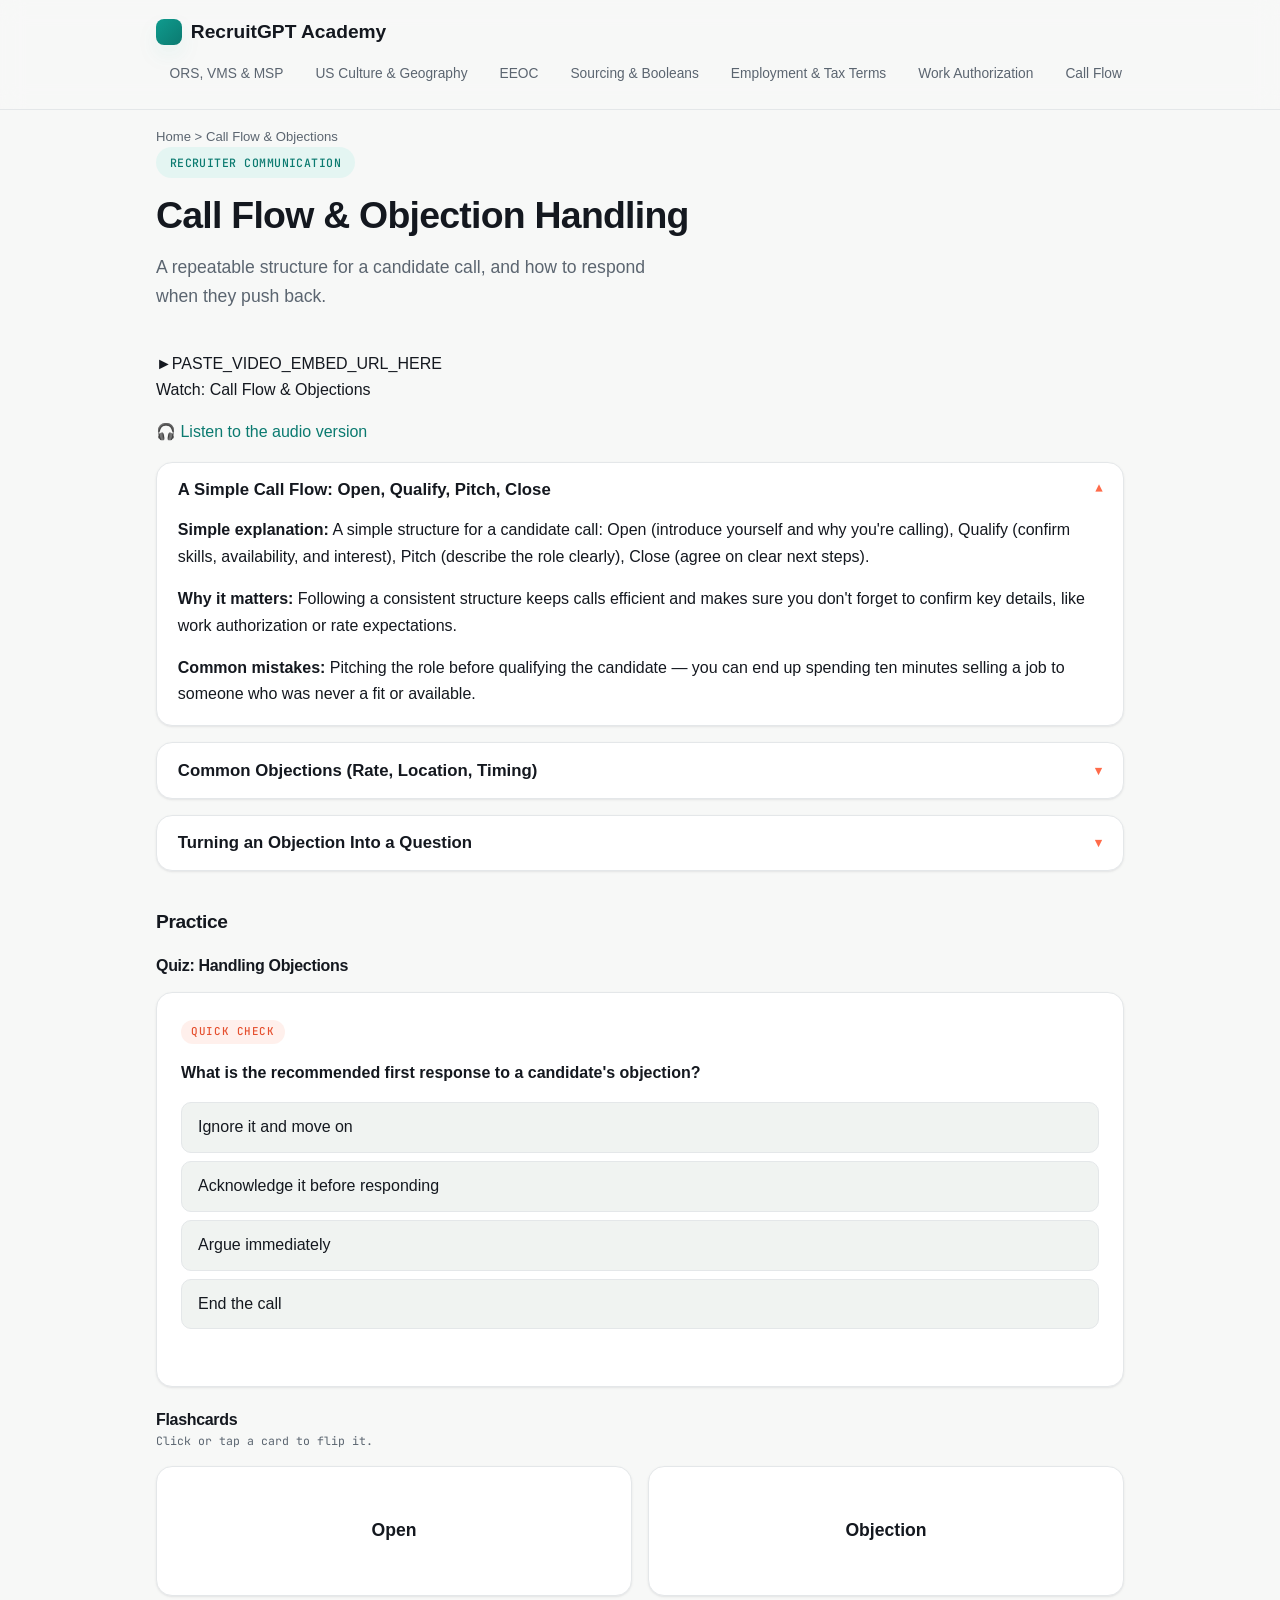
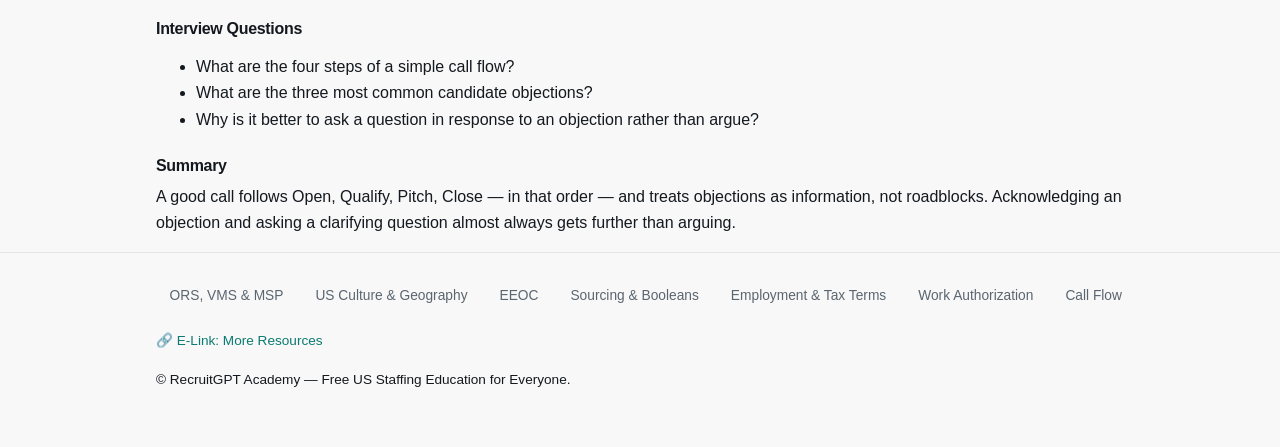
==== commit 09d909be: "Add files via upload" ====
--- a/call-flow-objections.html
+++ b/call-flow-objections.html
@@ -24,6 +24,19 @@
 <h2>Call Flow &amp; Objection Handling</h2>
 <p class="hero-sub">A repeatable structure for a candidate call, and how to respond when
 they push back.</p>
+</div>
+
+<!-- VIDEO: Replace src below with your OneDrive EMBED link (Share -> Embed,
+     not the normal Share link -- a plain share link will be blocked by
+     OneDrive from loading in an iframe). Then delete the .video-placeholder
+     div entirely. -->
+<div class="video-embed">
+<div class="video-frame">
+<div class="video-placeholder"><span class="play-icon">&#9658;</span><span>PASTE_VIDEO_EMBED_URL_HERE</span></div>
+<!-- <iframe src="PASTE_VIDEO_EMBED_URL_HERE" allowfullscreen loading="lazy" title="Watch: Call Flow & Objections"></iframe> -->
+</div>
+<p class="video-caption">Watch: Call Flow &amp; Objections</p>
+<p class="video-caption"><a href="PASTE_AUDIO_CALLFLOW_HERE">&#127911; Listen to the audio version</a></p>
 </div>
 
 <div class="subtopic">
@@ -82,6 +95,7 @@
 <footer class="site-footer">
   <div class="wrap">
     <nav class="site-nav" aria-label="Primary"><ul><li><a href="terminology.html">ORS, VMS &amp; MSP</a></li><li><a href="us-culture-geography.html">US Culture &amp; Geography</a></li><li><a href="eeoc.html">EEOC</a></li><li><a href="sourcing-booleans.html">Sourcing &amp; Booleans</a></li><li><a href="employment-tax.html">Employment &amp; Tax Terms</a></li><li><a href="work-authorization.html">Work Authorization</a></li><li><a href="call-flow-objections.html">Call Flow &amp; Objections</a></li><li><a href="email-phone-etiquette.html">Email &amp; Phone Etiquette</a></li></ul></nav>
+    <p><a class="elink" href="PASTE_ELINK_HERE">&#128279; E-Link: More Resources</a></p>
     <p>&copy; RecruitGPT Academy &mdash; Free US Staffing Education for Everyone.</p>
   </div>
 </footer>
--- a/css/style.css
+++ b/css/style.css
@@ -1,39 +1,40 @@
 /* ==========================================================================
-   RecruitGPT Academy — Design System v2: "The Requisition Board"
-   Signature: every topic is a job requisition ticket (a real staffing-world
-   artifact) — punch-notched, numbered, stamped OPEN. Section headers are
-   manila folder tabs. Quizzes are scorecards. Flashcards are ruled index
-   cards. Nothing here is the cream/serif/terracotta or navy/pill-nav look.
+   RecruitGPT Academy — Design System v3: "Modern Study"
+   Clean, icon-driven, whitespace-forward — Coursera/Khan Academy register.
+   Teal (learning/growth) + coral (call-to-action, nods to "the phone call"
+   at the center of staffing work) instead of the common indigo-SaaS default.
    ========================================================================== */
 
 :root {
-  /* Color — ink, paper, stamp-red, manila. Deliberately not navy/orange. */
-  --bg: #F1F3EE;
+  --bg: #F7F8F7;
   --surface: #FFFFFF;
-  --surface-2: #E9E7DD;
-  --ink: #1C1A17;
-  --ink-muted: #6B6558;
-  --manila: #DCC98F;
-  --manila-dark: #B9862E;
-  --stamp: #B23A2E;
-  --stamp-dark: #8A2C22;
-  --navy: #223142;
-  --ok: #3F7D53;
-  --border: #D8D3C4;
-
-  --font-display: "Roboto Slab", "Georgia", serif;
-  --font-body: "Work Sans", "Segoe UI", sans-serif;
+  --surface-2: #F0F3F1;
+  --ink: #14181F;
+  --ink-muted: #5B6570;
+  --teal: #0F9B8E;
+  --teal-dark: #0B7A70;
+  --teal-tint: #E4F5F2;
+  --coral: #FF6B4A;
+  --coral-dark: #E5502F;
+  --ok: #1F9D55;
+  --border: #E4E7E9;
+  --shadow-sm: 0 1px 3px rgba(20, 24, 31, 0.06), 0 1px 2px rgba(20, 24, 31, 0.04);
+  --shadow-md: 0 12px 28px -8px rgba(20, 24, 31, 0.16);
+  --shadow-teal: 0 10px 24px -8px rgba(15, 155, 142, 0.4);
+  --shadow-coral: 0 10px 24px -8px rgba(255, 107, 74, 0.4);
+
+  --font-display: "Plus Jakarta Sans", "Segoe UI", sans-serif;
+  --font-body: "Plus Jakarta Sans", "Segoe UI", sans-serif;
   --font-mono: "JetBrains Mono", ui-monospace, monospace;
 
-  --radius-sm: 4px;
-  --radius-md: 8px;
+  --radius-sm: 10px;
+  --radius-md: 16px;
+  --radius-lg: 24px;
   --space-1: 0.5rem;
   --space-2: 1rem;
   --space-3: 1.5rem;
   --space-4: 2.5rem;
   --space-5: 4rem;
-  --shadow-sm: 0 1px 2px rgba(28, 26, 23, 0.08);
-  --shadow-md: 0 14px 28px -8px rgba(28, 26, 23, 0.22);
   --ease: cubic-bezier(0.22, 1, 0.36, 1);
 }
 
@@ -43,55 +44,46 @@
 body {
   margin: 0;
   background: var(--bg);
-  background-image:
-    radial-gradient(circle at 1px 1px, rgba(28,26,23,0.05) 1px, transparent 0);
-  background-size: 22px 22px;
   color: var(--ink);
   font-family: var(--font-body);
   font-size: 16px;
-  line-height: 1.6;
+  line-height: 1.65;
   -webkit-font-smoothing: antialiased;
 }
 
 img { max-width: 100%; display: block; }
-a { color: var(--navy); text-decoration: none; }
+a { color: var(--teal-dark); text-decoration: none; }
 
 h1, h2, h3, h4 {
   font-family: var(--font-display);
   font-weight: 700;
   color: var(--ink);
-  line-height: 1.1;
-  letter-spacing: -0.005em;
+  line-height: 1.15;
+  letter-spacing: -0.02em;
   margin: 0 0 var(--space-2);
 }
 
-h2 { font-size: clamp(1.5rem, 1.2rem + 1.2vw, 2.3rem); }
-h3 { font-size: 1.2rem; margin-top: var(--space-4); }
+h2 { font-size: clamp(1.6rem, 1.3rem + 1.3vw, 2.4rem); }
+h3 { font-size: 1.2rem; margin-top: var(--space-4); font-weight: 700; }
 p  { margin: 0 0 var(--space-2); color: var(--ink); }
 
 code, .mono { font-family: var(--font-mono); }
 
 :focus-visible {
-  outline: 3px solid var(--stamp);
+  outline: 3px solid var(--coral);
   outline-offset: 3px;
-  border-radius: 2px;
+  border-radius: 6px;
 }
 
 @keyframes fade-up {
-  from { opacity: 0; transform: translateY(10px); }
+  from { opacity: 0; transform: translateY(12px); }
   to   { opacity: 1; transform: translateY(0); }
 }
 main { animation: fade-up 0.5s var(--ease) both; }
 
-@keyframes stamp-in {
-  0%   { opacity: 0; transform: scale(1.4) rotate(-14deg); }
-  60%  { opacity: 1; transform: scale(0.95) rotate(-4deg); }
-  100% { opacity: 1; transform: scale(1) rotate(-3deg); }
-}
-
-@keyframes rise-in {
-  from { opacity: 0; transform: translateY(14px); }
-  to   { opacity: 1; transform: translateY(0); }
+@keyframes pop-in {
+  from { opacity: 0; transform: translateY(10px) scale(0.97); }
+  to   { opacity: 1; transform: translateY(0) scale(1); }
 }
 
 @media (prefers-reduced-motion: reduce) {
@@ -104,49 +96,55 @@
   }
 }
 
-.wrap { max-width: 900px; margin: 0 auto; padding: 0 var(--space-2); }
-
-/* Header — folder-tab nav, not a pill row -------------------------------- */
+.wrap { max-width: 1000px; margin: 0 auto; padding: 0 var(--space-2); }
+
+/* Header ------------------------------------------------------------- */
 .site-header {
   position: sticky;
   top: 0;
   z-index: 20;
-  background: var(--bg);
-  border-bottom: 3px solid var(--ink);
-}
-
-.header-inner { max-width: 900px; margin: 0 auto; padding: var(--space-2) var(--space-2) 0; }
+  background: rgba(247, 248, 247, 0.88);
+  backdrop-filter: blur(12px);
+  -webkit-backdrop-filter: blur(12px);
+  border-bottom: 1px solid var(--border);
+}
+
+.header-inner {
+  max-width: 1000px;
+  margin: 0 auto;
+  padding: var(--space-2);
+  display: flex;
+  flex-direction: column;
+  gap: var(--space-1);
+}
 
 .brand-mark {
   display: inline-flex;
   align-items: center;
   gap: 0.55rem;
   font-family: var(--font-display);
-  font-weight: 700;
+  font-weight: 800;
   font-size: 1.2rem;
   color: var(--ink);
 }
 
 .brand-mark::before {
   content: "";
-  width: 20px;
-  height: 20px;
-  border-radius: 50%;
-  background: var(--stamp);
-  border: 2px solid var(--ink);
-  transform: rotate(-8deg);
-}
-
-.brand-mark:hover { color: var(--stamp-dark); }
-
-.site-nav { margin-top: var(--space-2); }
+  width: 26px;
+  height: 26px;
+  border-radius: 8px;
+  background: linear-gradient(135deg, var(--teal), var(--teal-dark));
+  box-shadow: var(--shadow-teal);
+}
+
+.brand-mark:hover { color: var(--teal-dark); }
 
 .site-nav ul {
   list-style: none;
   margin: 0;
   padding: 0;
   display: flex;
-  gap: 3px;
+  gap: 0.3rem;
   overflow-x: auto;
   scrollbar-width: thin;
 }
@@ -156,65 +154,51 @@
 .site-nav a {
   display: inline-block;
   white-space: nowrap;
-  padding: 0.55rem 0.9rem 0.5rem;
-  border: 2px solid var(--ink);
-  border-bottom: none;
-  border-radius: 6px 6px 0 0;
-  background: var(--surface-2);
-  font-family: var(--font-mono);
-  font-size: 0.72rem;
+  padding: 0.45rem 0.85rem;
+  border-radius: 999px;
+  font-size: 0.86rem;
   font-weight: 500;
-  text-transform: uppercase;
-  letter-spacing: 0.03em;
-  color: var(--ink-muted);
-  transform: translateY(3px);
-  transition: transform 0.2s var(--ease), background 0.2s var(--ease), color 0.2s var(--ease);
+  color: var(--ink-muted);
+  transition: background 0.2s var(--ease), color 0.2s var(--ease);
 }
 
 .site-nav a:hover, .site-nav a:focus-visible {
-  background: var(--manila);
-  color: var(--ink);
-  transform: translateY(0);
+  background: var(--teal-tint);
+  color: var(--teal-dark);
 }
 
 .breadcrumb {
-  max-width: 900px;
+  max-width: 1000px;
   margin: 0 auto;
   padding: var(--space-2) var(--space-2) 0;
-  font-family: var(--font-mono);
-  font-size: 0.72rem;
-  color: var(--ink-muted);
-  text-transform: uppercase;
-  letter-spacing: 0.04em;
-}
-
-.breadcrumb::before { content: "Routed: "; color: var(--stamp-dark); font-weight: 600; }
+  font-size: 0.82rem;
+  color: var(--ink-muted);
+}
 
 /* Main -------------------------------------------------------------------- */
 main { padding: var(--space-4) 0 var(--space-5); }
 .page-head { margin-bottom: var(--space-4); }
 
 .eyebrow {
-  display: inline-block;
-  font-family: var(--font-mono);
-  font-size: 0.7rem;
-  font-weight: 600;
-  letter-spacing: 0.06em;
+  display: inline-flex;
+  align-items: center;
+  gap: 0.4rem;
+  font-family: var(--font-mono);
+  font-size: 0.72rem;
+  font-weight: 500;
+  letter-spacing: 0.04em;
   text-transform: uppercase;
-  color: var(--stamp-dark);
-  background: var(--surface);
-  border: 2px solid var(--stamp);
+  color: var(--teal-dark);
+  background: var(--teal-tint);
   border-radius: 999px;
-  padding: 0.3rem 0.8rem;
+  padding: 0.35rem 0.85rem;
   margin-bottom: var(--space-2);
-  transform: rotate(-2deg);
-  animation: stamp-in 0.5s var(--ease) both;
 }
 
 /* Hero --------------------------------------------------------------------- */
 .hero { padding: var(--space-4) 0 var(--space-3); }
-.hero h2 { font-size: clamp(2rem, 1.5rem + 2.4vw, 3.3rem); max-width: 16ch; }
-.hero-sub { max-width: 50ch; font-size: 1.08rem; color: var(--ink-muted); }
+.hero h2 { font-size: clamp(2.1rem, 1.6rem + 2.4vw, 3.4rem); max-width: 16ch; }
+.hero-sub { max-width: 50ch; font-size: 1.1rem; color: var(--ink-muted); }
 
 .hero-actions {
   display: flex;
@@ -227,32 +211,31 @@
   display: inline-flex;
   align-items: center;
   gap: 0.4rem;
-  padding: 0.8rem 1.4rem;
-  border-radius: var(--radius-sm);
+  padding: 0.85rem 1.5rem;
+  border-radius: 999px;
   font-weight: 600;
   font-size: 0.95rem;
   font-family: var(--font-body);
-  border: 2px solid var(--ink);
+  border: none;
   cursor: pointer;
   transition: transform 0.2s var(--ease), box-shadow 0.2s var(--ease), background 0.2s var(--ease);
 }
 
 .btn-primary {
-  background: var(--stamp);
+  background: var(--coral);
   color: #fff;
-  border-color: var(--ink);
-  box-shadow: 3px 3px 0 var(--ink);
+  box-shadow: var(--shadow-coral);
 }
 .btn-primary:hover, .btn-primary:focus-visible {
-  background: var(--stamp-dark);
-  transform: translate(-2px, -2px);
-  box-shadow: 5px 5px 0 var(--ink);
-}
-
-.btn-ghost { background: var(--surface); color: var(--ink); box-shadow: 3px 3px 0 var(--border); }
-.btn-ghost:hover, .btn-ghost:focus-visible { transform: translate(-2px, -2px); box-shadow: 5px 5px 0 var(--ink); }
-
-/* Pipeline — one-time staggered draw-in, not a looping animation ---------- */
+  background: var(--coral-dark);
+  transform: translateY(-2px);
+  box-shadow: 0 14px 28px -6px rgba(255, 107, 74, 0.48);
+}
+
+.btn-ghost { background: var(--surface); color: var(--ink); border: 1px solid var(--border); box-shadow: var(--shadow-sm); }
+.btn-ghost:hover, .btn-ghost:focus-visible { border-color: var(--teal); transform: translateY(-2px); }
+
+/* Pipeline — quiet progress strip ------------------------------------------ */
 .pipeline {
   list-style: none;
   display: grid;
@@ -264,100 +247,101 @@
 
 .pipeline li {
   background: var(--surface);
-  border: 2px solid var(--ink);
+  border: 1px solid var(--border);
   border-radius: var(--radius-sm);
   padding: 0.55rem 0.4rem;
   font-family: var(--font-mono);
   font-size: 0.64rem;
+  font-weight: 500;
+  text-align: center;
+  color: var(--ink-muted);
+  opacity: 0;
+  animation: pop-in 0.4s var(--ease) both;
+}
+
+.pipeline li:nth-child(1) { animation-delay: 0.03s; }
+.pipeline li:nth-child(2) { animation-delay: 0.08s; }
+.pipeline li:nth-child(3) { animation-delay: 0.13s; }
+.pipeline li:nth-child(4) { animation-delay: 0.18s; }
+.pipeline li:nth-child(5) { animation-delay: 0.23s; }
+.pipeline li:nth-child(6) {
+  animation-delay: 0.28s;
+  background: var(--teal);
+  color: #fff;
+  border-color: var(--teal);
   font-weight: 600;
-  text-transform: uppercase;
-  text-align: center;
-  color: var(--ink-muted);
-  opacity: 0;
-  animation: rise-in 0.45s var(--ease) both;
-}
-
-.pipeline li:nth-child(1) { animation-delay: 0.05s; }
-.pipeline li:nth-child(2) { animation-delay: 0.12s; }
-.pipeline li:nth-child(3) { animation-delay: 0.19s; }
-.pipeline li:nth-child(4) { animation-delay: 0.26s; }
-.pipeline li:nth-child(5) { animation-delay: 0.33s; }
-.pipeline li:nth-child(6) { animation-delay: 0.40s; background: var(--ok); color: #fff; border-color: var(--ink); }
+}
 
 @media (max-width: 640px) {
   .pipeline { grid-template-columns: repeat(3, 1fr); }
 }
 
-/* Requisition tickets — the signature element ----------------------------- */
+/* Lesson cards — icon-driven, modern-study signature ------------------------ */
 .card-grid {
   list-style: none;
   margin: 0;
   padding: 0;
   display: grid;
   grid-template-columns: repeat(auto-fill, minmax(230px, 1fr));
-  gap: var(--space-3) var(--space-2);
-  counter-reset: reqnum 1140;
-}
-
-.card-grid li { counter-increment: reqnum; }
+  gap: var(--space-2);
+}
 
 .card-grid a {
   position: relative;
-  display: block;
+  display: flex;
+  flex-direction: column;
   height: 100%;
   background: var(--surface);
-  border: 2px solid var(--ink);
-  border-radius: var(--radius-md);
-  padding: 1.4rem var(--space-2) 1.5rem;
-  color: var(--ink);
-  box-shadow: 4px 4px 0 var(--border);
-  transition: transform 0.25s var(--ease), box-shadow 0.25s var(--ease);
-}
-
-/* punch notches, like a ticket stub */
-.card-grid a::before,
-.card-grid a::after {
-  content: "";
-  position: absolute;
-  top: 50%;
-  width: 14px;
-  height: 14px;
-  background: var(--bg);
-  border: 2px solid var(--ink);
-  border-radius: 50%;
-  transform: translateY(-50%);
-}
-.card-grid a::before { left: -9px; }
-.card-grid a::after  { right: -9px; }
+  border: 1px solid var(--border);
+  border-radius: var(--radius-lg);
+  padding: var(--space-3);
+  color: var(--ink);
+  box-shadow: var(--shadow-sm);
+  transition: transform 0.25s var(--ease), box-shadow 0.25s var(--ease), border-color 0.25s var(--ease);
+}
 
 .card-grid a:hover, .card-grid a:focus-visible {
-  transform: translateY(-5px) rotate(-1deg);
-  box-shadow: 7px 9px 0 var(--border);
-}
-
-.card-grid .req-num {
-  display: block;
-  font-family: var(--font-mono);
-  font-size: 0.68rem;
-  font-weight: 600;
-  color: var(--ink-muted);
-  margin-bottom: 0.5rem;
-}
-
-.card-grid .req-num::before { content: "REQ-" counter(reqnum); }
+  transform: translateY(-6px);
+  box-shadow: var(--shadow-md);
+  border-color: transparent;
+}
+
+.card-icon {
+  width: 44px;
+  height: 44px;
+  border-radius: var(--radius-sm);
+  background: var(--teal-tint);
+  display: flex;
+  align-items: center;
+  justify-content: center;
+  margin-bottom: var(--space-2);
+  transition: transform 0.25s var(--ease), background 0.25s var(--ease);
+}
+
+.card-icon svg { width: 22px; height: 22px; stroke: var(--teal-dark); }
+
+.card-grid a:hover .card-icon { background: var(--teal); transform: scale(1.08) rotate(-4deg); }
+.card-grid a:hover .card-icon svg { stroke: #fff; }
 
 .card-grid .card-title {
   font-family: var(--font-display);
   font-weight: 700;
   font-size: 1.08rem;
   display: block;
-  margin-bottom: 0.4rem;
+  margin-bottom: 0.3rem;
+}
+
+.card-grid .card-desc {
+  font-size: 0.88rem;
+  color: var(--ink-muted);
+  margin-bottom: var(--space-2);
+  flex-grow: 1;
 }
 
 .card-grid .card-go {
   font-family: var(--font-mono);
   font-size: 0.72rem;
-  color: var(--navy);
+  color: var(--coral-dark);
   display: inline-flex;
   align-items: center;
   gap: 0.25rem;
@@ -365,51 +349,26 @@
 
 .card-grid a:hover .card-go { text-decoration: underline; }
 
-.card-grid .stamp-open {
-  position: absolute;
-  top: 0.7rem;
-  right: 1rem;
-  font-family: var(--font-mono);
-  font-size: 0.62rem;
-  font-weight: 700;
-  letter-spacing: 0.06em;
-  color: var(--stamp);
-  border: 2px solid var(--stamp);
-  border-radius: 999px;
-  padding: 0.12rem 0.5rem;
-  transform: rotate(6deg);
-  opacity: 0.85;
-}
-
-/* Folder-tab section labels ------------------------------------------------ */
+/* Section labels ------------------------------------------------------------ */
 .section-label {
-  display: inline-block;
-  font-family: var(--font-mono);
-  font-size: 0.74rem;
-  font-weight: 600;
+  display: block;
+  font-family: var(--font-mono);
+  font-size: 0.76rem;
+  font-weight: 500;
   text-transform: uppercase;
   letter-spacing: 0.06em;
-  color: var(--ink);
-  background: var(--manila);
-  border: 2px solid var(--ink);
-  border-bottom: none;
-  border-radius: 6px 10px 0 0;
-  padding: 0.4rem 1rem 0.3rem;
-  margin: var(--space-5) 0 0;
-  position: relative;
-  top: 2px;
-}
-
-.card-grid + .section-label,
-h2 + .section-label { margin-top: var(--space-5); }
-
-/* Subtopic / accordion — index-card tabs ----------------------------------- */
+  color: var(--ink-muted);
+  margin: var(--space-5) 0 var(--space-2);
+}
+
+/* Subtopic / accordion ------------------------------------------------------ */
 .subtopic {
-  border: 2px solid var(--ink);
+  background: var(--surface);
+  border: 1px solid var(--border);
   border-radius: var(--radius-md);
   margin-top: var(--space-2);
-  background: var(--surface);
   overflow: hidden;
+  box-shadow: var(--shadow-sm);
 }
 
 .subtopic h3 { margin: 0; }
@@ -420,9 +379,9 @@
   justify-content: space-between;
   gap: var(--space-2);
   width: 100%;
-  background: var(--surface-2);
+  background: none;
   border: none;
-  padding: 0.85rem 1rem;
+  padding: 1.1rem 1.3rem;
   font: inherit;
   font-family: var(--font-display);
   font-weight: 700;
@@ -430,15 +389,15 @@
   color: var(--ink);
   cursor: pointer;
   text-align: left;
-  transition: background 0.2s var(--ease);
-}
-
-.accordion-toggle:hover { background: var(--manila); }
+  transition: color 0.2s var(--ease);
+}
+
+.accordion-toggle:hover { color: var(--teal-dark); }
 
 .chevron {
   flex: 0 0 auto;
   transition: transform 0.3s var(--ease);
-  color: var(--stamp);
+  color: var(--coral);
   font-size: 0.8em;
 }
 
@@ -448,19 +407,12 @@
   max-height: 0;
   overflow: hidden;
   transition: max-height 0.4s var(--ease);
-  background-image: repeating-linear-gradient(
-    to bottom,
-    transparent,
-    transparent 1.55rem,
-    var(--border) 1.55rem,
-    var(--border) calc(1.55rem + 1px)
-  );
-}
-
-.accordion-inner { padding: 1rem 1.1rem 0.3rem; }
-.accordion-inner p:last-child { margin-bottom: 0.9rem; }
-
-/* Flashcards — ruled index cards ------------------------------------------- */
+}
+
+.accordion-inner { padding: 0 1.3rem 1.1rem; }
+.accordion-inner p:last-child { margin-bottom: 0; }
+
+/* Flashcards ------------------------------------------------------------- */
 .flashcard-grid {
   display: grid;
   grid-template-columns: repeat(auto-fit, minmax(220px, 1fr));
@@ -488,31 +440,27 @@
   align-items: center;
   justify-content: center;
   padding: var(--space-2);
-  border-radius: var(--radius-sm);
-  border: 2px solid var(--ink);
+  border-radius: var(--radius-md);
   backface-visibility: hidden;
   -webkit-backface-visibility: hidden;
   font-size: 0.92rem;
   line-height: 1.4;
+  box-shadow: var(--shadow-sm);
 }
 
 .flashcard-front {
   background: var(--surface);
-  background-image: linear-gradient(var(--stamp) 2px, transparent 2px);
-  background-size: 100% 34px;
-  background-position: top 24px left;
+  border: 1px solid var(--border);
   font-family: var(--font-display);
   font-weight: 700;
   font-size: 1.1rem;
   color: var(--ink);
-  box-shadow: 3px 3px 0 var(--border);
 }
 
 .flashcard-back {
-  background: var(--navy);
+  background: linear-gradient(135deg, var(--teal), var(--teal-dark));
   color: #fff;
   transform: rotateY(180deg);
-  box-shadow: 3px 3px 0 var(--border);
 }
 
 .flashcard-hint {
@@ -522,33 +470,32 @@
   margin: -0.4rem 0 var(--space-2);
 }
 
-/* Quiz — interview scorecard ------------------------------------------------ */
+/* Quiz -------------------------------------------------------------------- */
 .quiz {
-  position: relative;
   background: var(--surface);
-  border: 2px solid var(--ink);
+  border: 1px solid var(--border);
   border-radius: var(--radius-md);
-  padding: var(--space-3) var(--space-3) var(--space-2);
+  padding: var(--space-3);
   margin: var(--space-2) 0 var(--space-3);
+  box-shadow: var(--shadow-sm);
 }
 
 .quiz::before {
-  content: "Scorecard";
-  position: absolute;
-  top: -0.65rem;
-  left: 1rem;
-  background: var(--manila);
-  border: 2px solid var(--ink);
-  border-radius: 4px;
-  font-family: var(--font-mono);
-  font-size: 0.62rem;
-  font-weight: 700;
+  content: "Quick check";
+  display: inline-block;
+  font-family: var(--font-mono);
+  font-size: 0.68rem;
+  font-weight: 500;
   text-transform: uppercase;
   letter-spacing: 0.05em;
-  padding: 0.1rem 0.5rem;
-}
-
-.quiz-question { font-family: var(--font-display); font-weight: 700; margin-bottom: var(--space-2); }
+  color: var(--coral-dark);
+  background: rgba(255, 107, 74, 0.1);
+  border-radius: 999px;
+  padding: 0.2rem 0.65rem;
+  margin-bottom: var(--space-2);
+}
+
+.quiz-question { font-family: var(--font-display); font-weight: 700; margin-bottom: var(--space-2); display: block; }
 
 .quiz-options {
   list-style: none;
@@ -562,20 +509,20 @@
   display: block;
   width: 100%;
   text-align: left;
-  padding: 0.65rem 0.9rem;
+  padding: 0.7rem 1rem;
   border-radius: var(--radius-sm);
-  border: 2px solid var(--border);
-  background: var(--surface);
+  border: 1px solid var(--border);
+  background: var(--surface-2);
   font: inherit;
   color: var(--ink);
   cursor: pointer;
   transition: background 0.2s var(--ease), border-color 0.2s var(--ease), transform 0.15s var(--ease);
 }
 
-.quiz-option:hover { transform: translateX(2px); border-color: var(--navy); }
-
-.quiz-option.is-correct { background: rgba(63, 125, 83, 0.14); border-color: var(--ok); }
-.quiz-option.is-incorrect { background: rgba(178, 58, 46, 0.1); border-color: var(--stamp); }
+.quiz-option:hover { transform: translateY(-1px); border-color: var(--teal); background: var(--teal-tint); }
+
+.quiz-option.is-correct { background: rgba(31, 157, 85, 0.14); border-color: var(--ok); }
+.quiz-option.is-incorrect { background: rgba(255, 107, 74, 0.1); border-color: var(--coral); }
 .quiz-option[disabled] { cursor: default; transform: none; }
 
 .quiz-feedback {
@@ -586,18 +533,17 @@
 }
 
 .quiz-feedback.is-correct { color: var(--ok); }
-.quiz-feedback.is-incorrect { color: var(--stamp-dark); }
+.quiz-feedback.is-incorrect { color: var(--coral-dark); }
 
 /* Footer -------------------------------------------------------------- */
 .site-footer {
-  border-top: 3px solid var(--ink);
+  border-top: 1px solid var(--border);
   padding: var(--space-3) 0 var(--space-4);
   color: var(--ink-muted);
   font-size: 0.85rem;
 }
 
 .site-footer .site-nav ul { margin-bottom: var(--space-2); }
-.site-footer .site-nav a { border-radius: 6px; border-bottom: 2px solid var(--ink); transform: none; }
 
 /* Utility -------------------------------------------------------------- */
 .muted { color: var(--ink-muted); }
